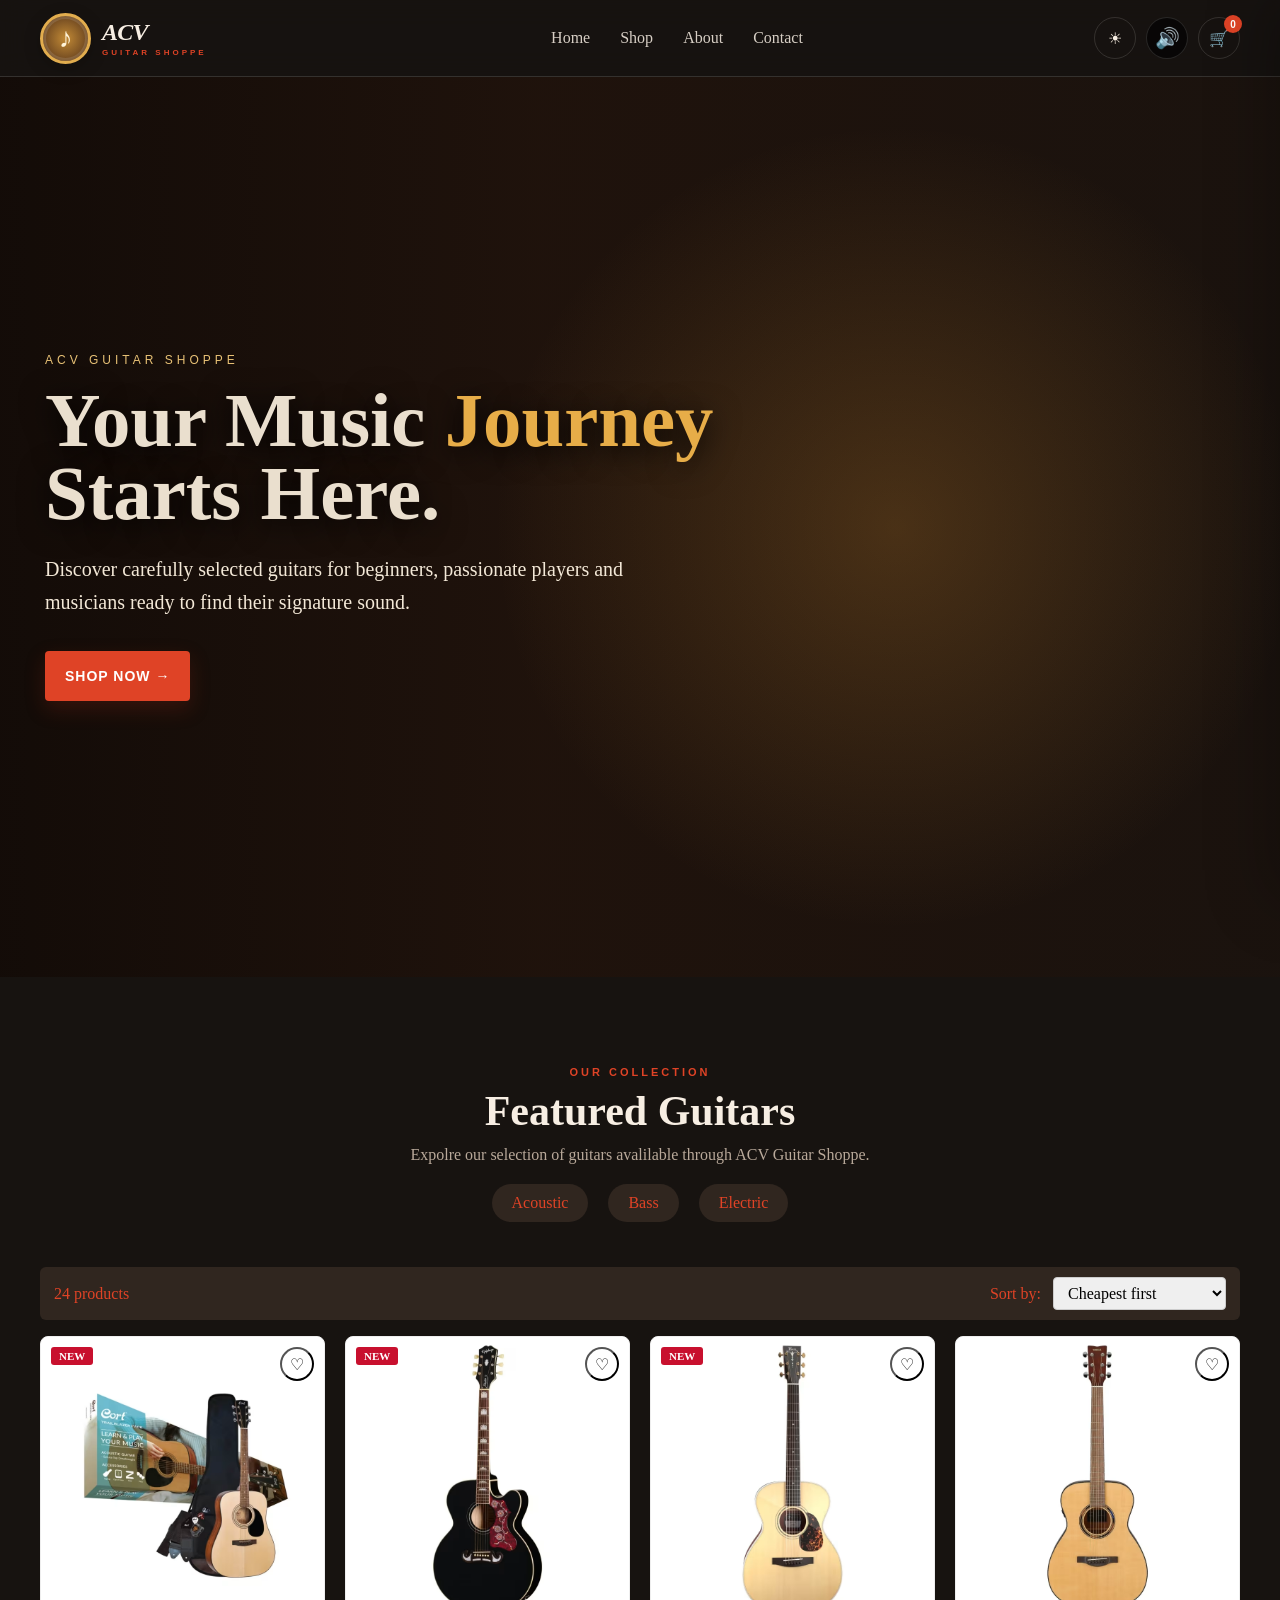
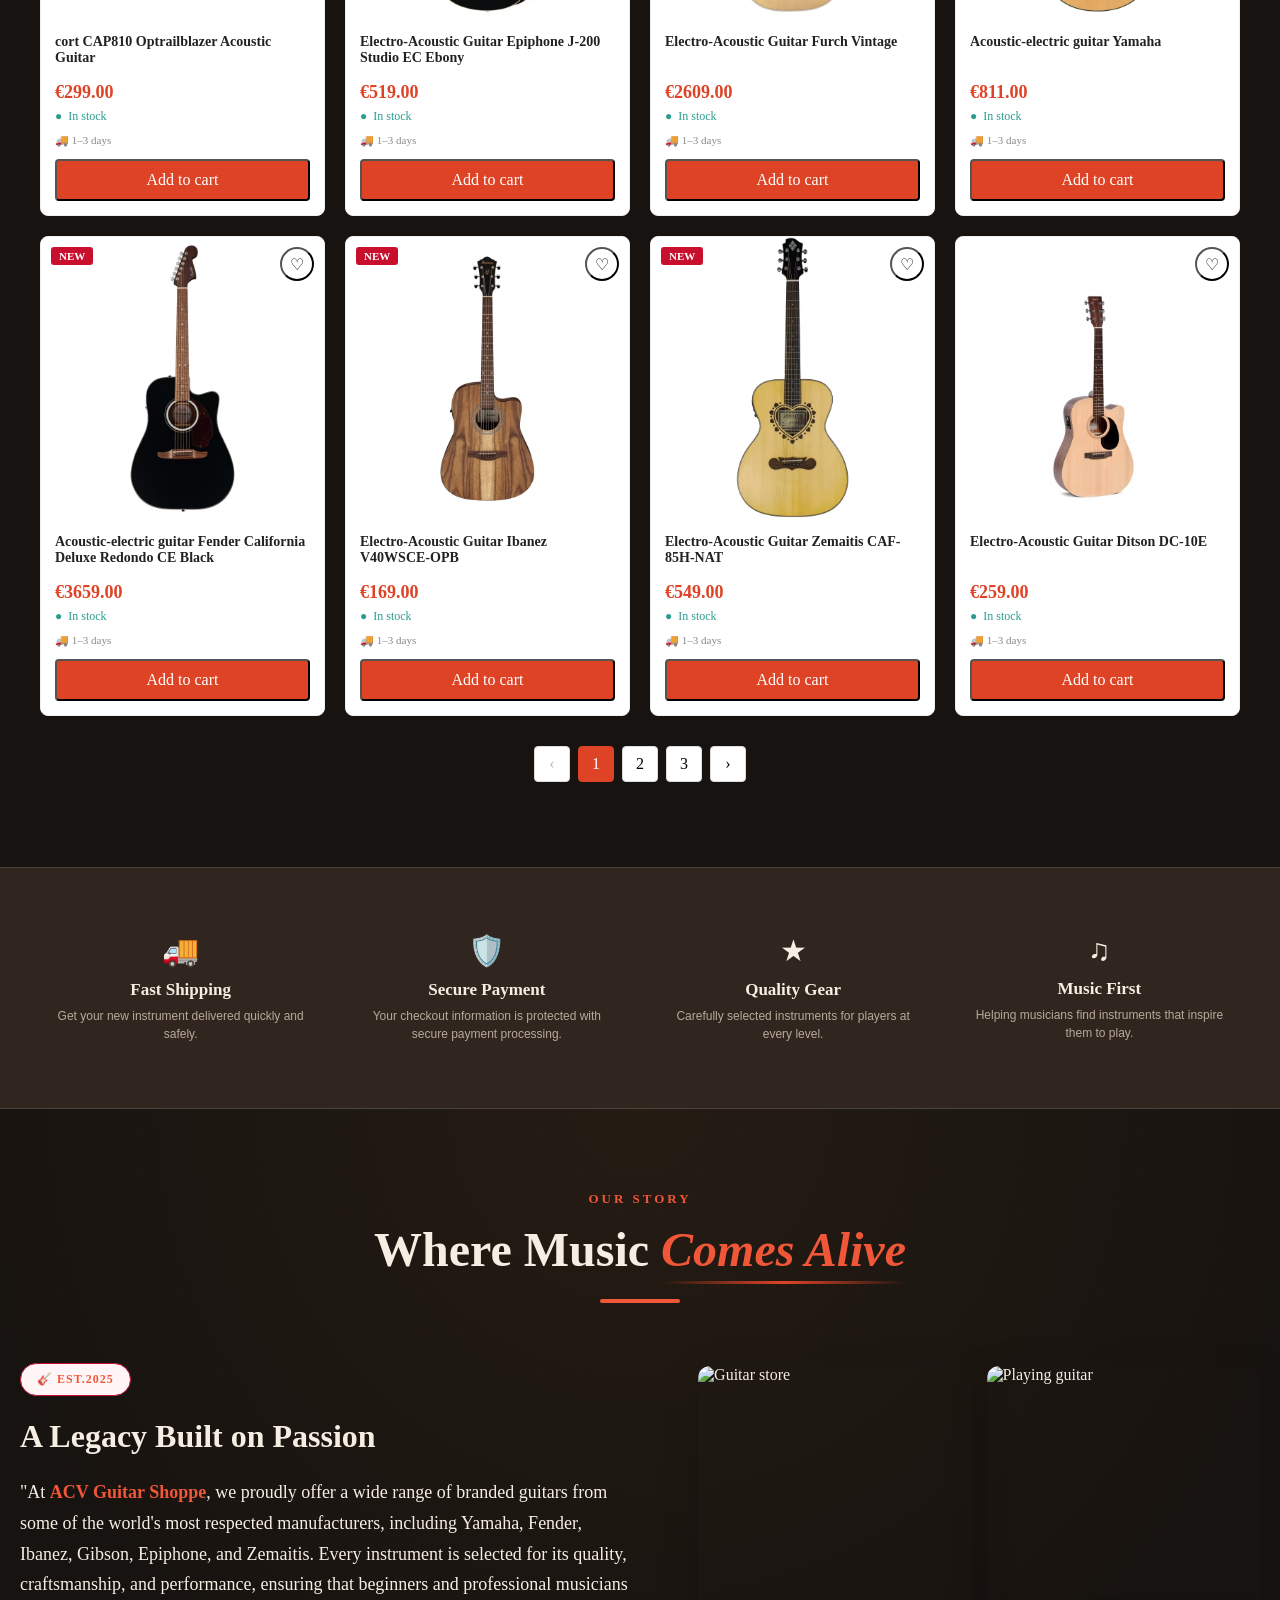
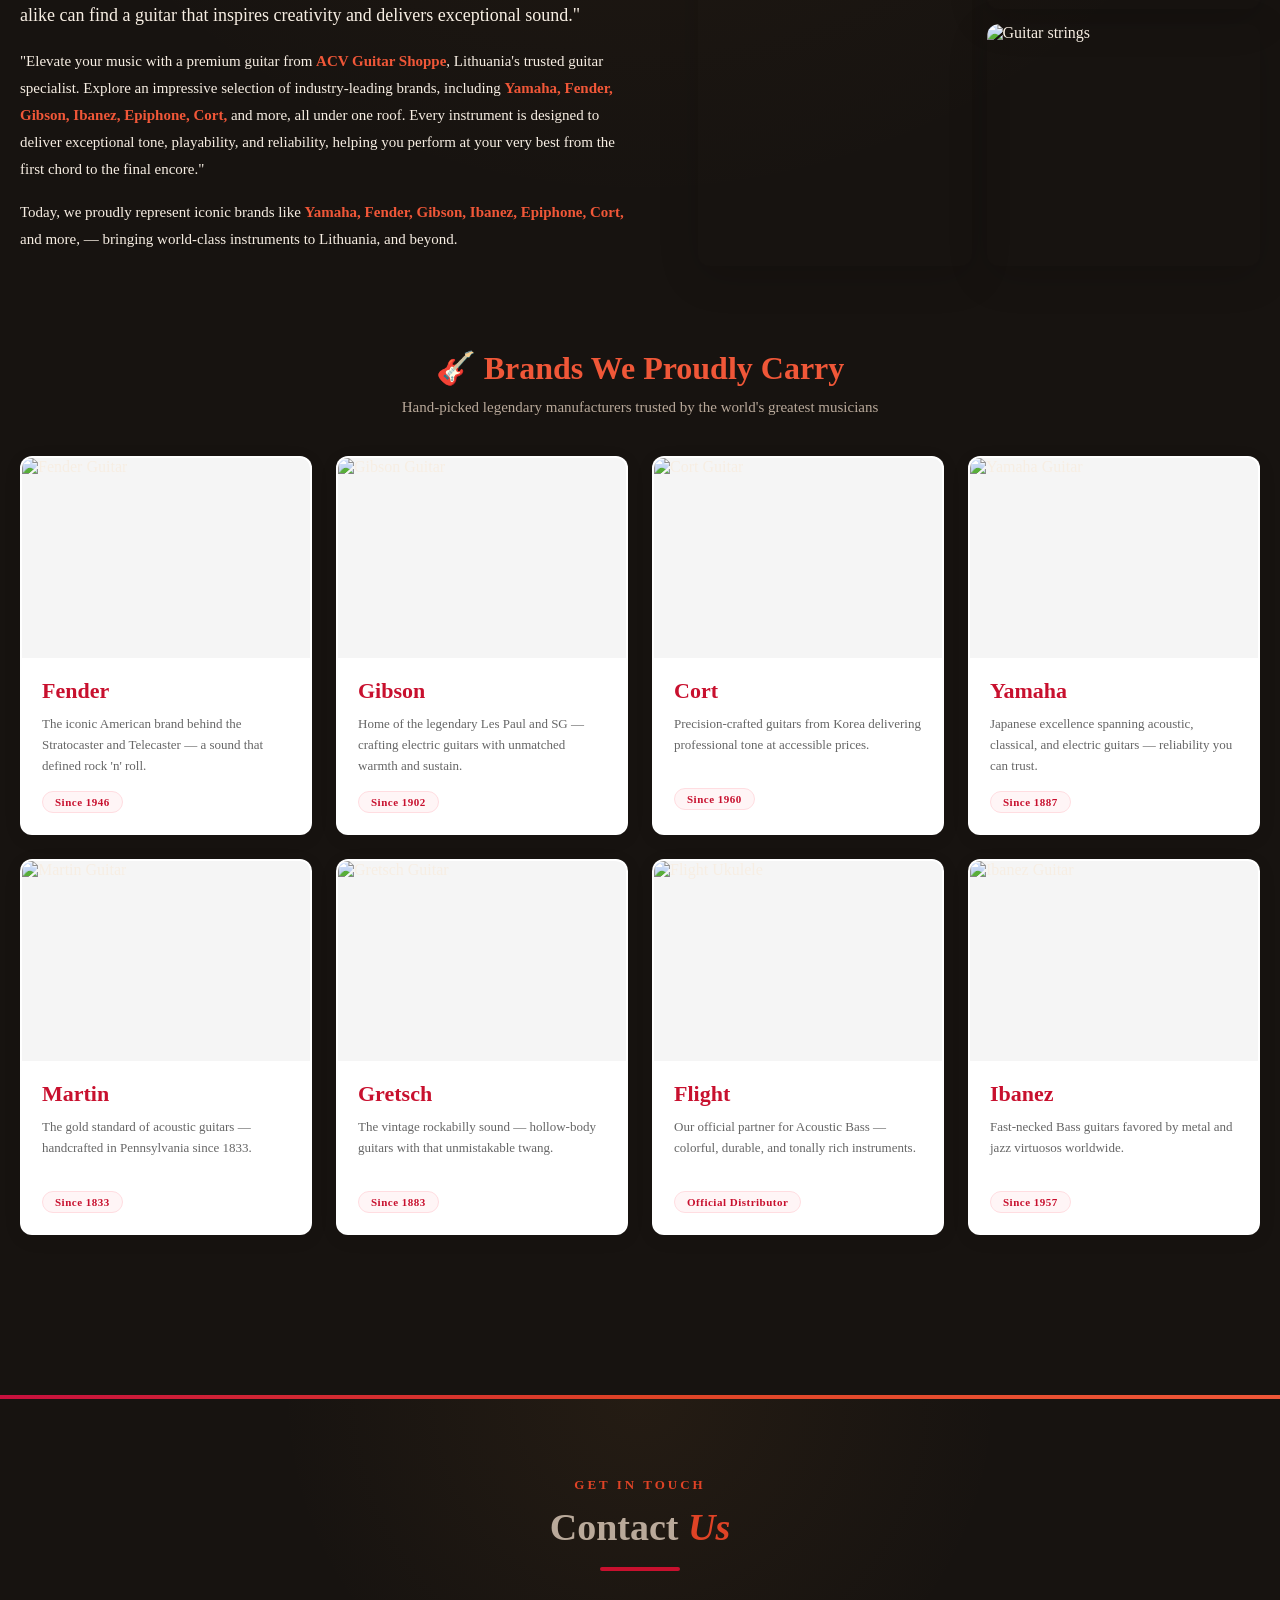
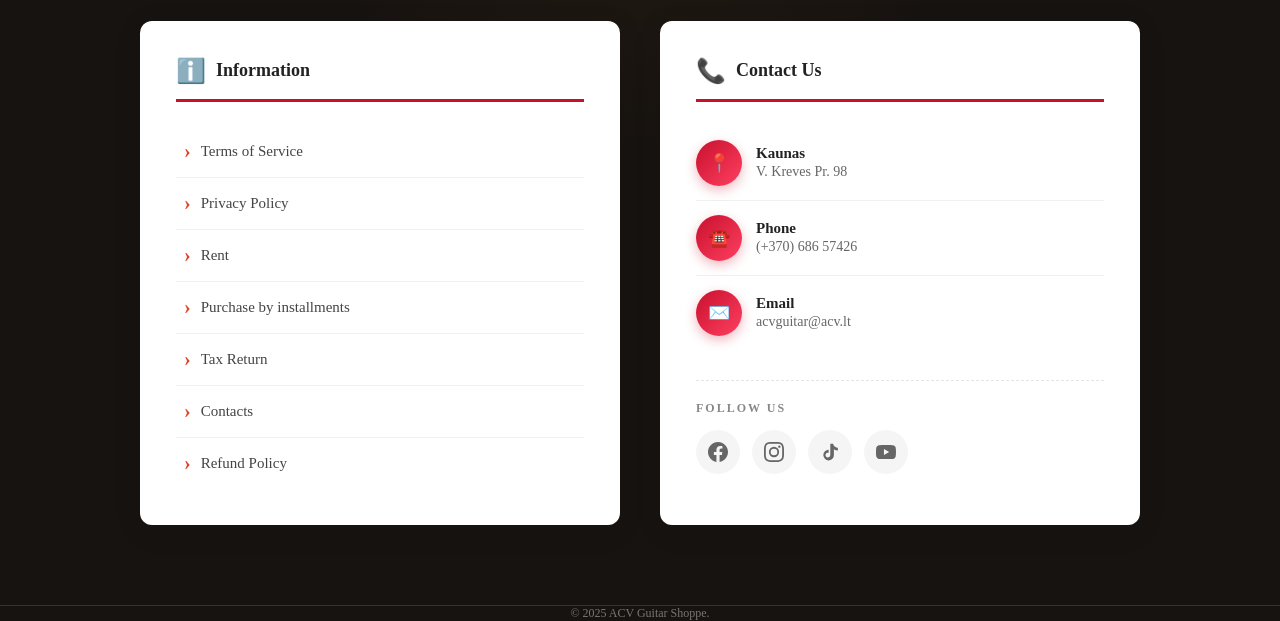
==== index.html @ 07e3f65c "Add files via upload" ====
<!doctype html>
<html lang="en">
  <head>
    <meta charset="UTF-8">
    <meta name="viewport" content="width=device-width, initial-scale=1.0">
    <meta name="description" content="Browse and shop our products.">
    <title>ACV Guitar Shoppe</title>
    <link rel="stylesheet" href="css/style.css" />
    <link rel="stylesheet" href="css/prodgridstyle.css" />
    <link rel="stylesheet" href="css/productstyle.css" />
  </head>
  <body>
    <header>
        <div class="header-inner">
          <button  class="mobile-menu" id="mobile-menu"> ☰ </button>

          <a href="#home" class="logo" >
            <div class="logo-mark"> ♪ </div>
            <div class="logo-text">
                <strong> ACV </strong>
                <span> GUITAR SHOPPE </span>
            </div>
          </a>
         
          <nav  class="desktopNav" id="desktopNav">
            <a href="#home">Home</a>
            <a href="#shop">Shop</a>
            <a href="#features">About</a>
            <a href="#contact">Contact</a>
          </nav>

         <div class="header-actions">
              <button class="icon-btn" id="icon-btn" title="Toggle dark/light mode">
                  <span id="themeIcon">☀</span>
             </button>
                 <!-- Optional: mute/unmute control -->
              <button class="icon-btn music-btn" id="musicToggle" title="Toggle music">
                    🔊
               </button>
             <button class="icon-btn cart-btn" id="openCart" title="Shopping Cart">
              🛒
            <span class="cart-count" id="cartCount">0</span></button>
         </div>
        </div>
    </header>
    <section class="hero" id="home">
       <div class="hero-inner">
          <div class="hero-copy">
            <div class="hero-kicker">
              ACV Guitar Shoppe
            </div>
            <h1>Your Music <span>Journey </span>Starts Here.</h1>
            <p>Discover carefully selected guitars for beginners,
               passionate players and musicians ready to find 
               their signature sound.</p>
            <a href="#shop" class="btn btn-primary">SHOP NOW →</a>
          </div>

           <!-- Hidden audio element -->
      <audio id="heroMusic" loop preload="auto">
            <source src="assets/sirdomz.mp3" type="audio/mpeg">
                  Your browser does not support audio.
      </audio>
 
     
       </div>
        
    </section>
   <main class="gridwrap">
    <section class="section" id="shop">
          <div class="section-heading">
            <small>Our Collection</small>
            <h2>Featured Guitars</h2>
            <p>Expolre our selection of guitars avalilable
              through ACV Guitar Shoppe.</p>
              <ul class="guitar-types">
                <li>Acoustic</li>
                <li>Bass</li>
                <li>Electric</li>
              </ul>
          </div>
           
          <div class="grid-toolbar">
             <span id="resultCount">0 products</span>
                <label>Sort by:
                  <select id="sortBy">
                    <!-- <option value="newest">Newest first</option> -->
                    <!-- <option value="stock" selected>In stock first</option> -->
                    <option value="priceAsc">Cheapest first</option>
                    <option value="priceDesc">Most expensive first</option>
                    <option value="nameAsc">Name, A–Z</option>
                    <option value="nameDesc">Name, Z–A</option>
                    <option value="categoryAsc">Category, A–Z</option>
                  </select>
              </label>
          </div>

          <div class="product-grid" id="productGrid"></div>

          <div class="pagination" id="pagination"></div>
     </section>

     <!-- ===== ABOUT SECTION ===== -->
   <section class="features" id="features">
    <div class="feature-grid">
        <div class="feature">
            <div class="feature-icon"> 🚚 </div>
            <h3>Fast Shipping</h3>
            <p>Get your new instrument delivered
                quickly and safely.</p>
        </div>
        <div class="feature">
            <div class="feature-icon">🛡️</div>
            <h3>Secure Payment</h3>
           <p>Your checkout information is protected
                with secure payment processing.</p>
        </div>
        <div class="feature">
            <div class="feature-icon">★</div>
            <h3>Quality Gear</h3>
            <p>Carefully selected instruments for
                players at every level.</p>
        </div>
        <div class="feature">
            <div class="feature-icon"> ♫ </div>
            <h3> Music First</h3>
            <p>Helping musicians find instruments
                that inspire them to play.</p>
        </div>
    </div>
</section>
<!-- ===== ABOUT SECTION ===== -->
<section class="about-section" id="about">
  <div class="container">

    <!-- Section Header -->
    <div class="about-header">
      <span class="about-eyebrow">Our Story</span>
      <h2 class="about-title">Where Music <span>Comes Alive</span></h2>
      <div class="about-divider"></div>
    </div>

    <!-- Main story grid -->
    <div class="about-grid">

      <!-- Left: Story -->
      <div class="about-story">
        <div class="story-badge">🎸 EST.2025</div>
        <h3>A Legacy Built on Passion</h3>
        <p class="story-lead">
         "At <strong> ACV Guitar Shoppe</strong>, we proudly offer a wide range of branded guitars from some of the world's most respected manufacturers,
          including Yamaha, Fender, Ibanez, Gibson, Epiphone, and Zemaitis. Every instrument is selected for its quality,
          craftsmanship, and performance, ensuring that beginners and professional musicians alike can find a guitar that
           inspires creativity and delivers exceptional sound."
        </p>
        <p>
          "Elevate your music with a premium guitar from <strong>ACV Guitar Shoppe</strong>, Lithuania's trusted guitar specialist. Explore an impressive 
          selection of industry-leading brands, including <strong> Yamaha, Fender, Gibson, Ibanez, Epiphone, Cort,</strong> and more, all under one roof.
           Every instrument is designed to deliver exceptional tone, playability, and reliability, helping you perform at your very
            best from the first chord to the final encore."
        </p>
        <p>
          Today, we proudly represent iconic brands like <strong> Yamaha, Fender, Gibson, Ibanez, Epiphone, Cort,</strong> and more,
           — bringing world-class instruments to Lithuania, and beyond.
        </p>
    </div>

      <!-- Right: Image collage -->
      <div class="about-collage">
        <div class="collage-item big">
          <img src="https://images.unsplash.com/photo-1519508234439-4f23643125c1?w=600" alt="Guitar store">
        </div>
        <div class="collage-item">
          <img src="https://images.unsplash.com/photo-1510915361894-db8b60106cb1?w=400" alt="Playing guitar">
        </div>
        <div class="collage-item">
          <img src="https://images.unsplash.com/photo-1558098329-a11cff621064?w=400" alt="Guitar strings">
        </div>
      </div>
    </div>

    <!-- ===== BRAND SHOWCASE ===== -->
    <div class="brand-showcase">
      <h3 class="brand-title">🎸 Brands We Proudly Carry</h3>
      <p class="brand-subtitle">Hand-picked legendary manufacturers trusted by the world's greatest musicians</p>

      <div class="brand-grid">

        <!-- Fender -->
        <div class="brand-card">
          <div class="brand-img">
            <img src="https://i.pinimg.com/1200x/80/59/ab/8059ab309942ec33e8bed203d662deb2.jpg" alt="Fender Guitar">
          </div>
          <div class="brand-info">
            <h4>Fender</h4>
            <p>The iconic American brand behind the Stratocaster and Telecaster — a sound that defined rock 'n' roll.</p>
            <span class="brand-tag">Since 1946</span>
          </div>
        </div>

        <!-- Gibson -->
        <div class="brand-card">
          <div class="brand-img">
            <img src="https://i.pinimg.com/736x/22/ef/bb/22efbb4dcc22dffddef93f77bea77e40.jpg" alt="Gibson Guitar">
          </div>
          <div class="brand-info">
            <h4>Gibson</h4>
            <p>Home of the legendary Les Paul and SG — crafting electric guitars with unmatched warmth and sustain.</p>
            <span class="brand-tag">Since 1902</span>
          </div>
        </div>

        <!-- Cort -->
        <div class="brand-card">
          <div class="brand-img">
            <img src="https://images.unsplash.com/photo-1525201548942-d8732f6617a0?w=500" alt="Cort Guitar">
          </div>
          <div class="brand-info">
            <h4>Cort</h4>
            <p>Precision-crafted guitars from Korea delivering professional tone at accessible prices.</p>
            <span class="brand-tag">Since 1960</span>
          </div>
        </div>

        <!-- Yamaha -->
        <div class="brand-card">
          <div class="brand-img">
            <img src="https://images.unsplash.com/photo-1588449668365-d15e397f6787?w=500" alt="Yamaha Guitar">
          </div>
          <div class="brand-info">
            <h4>Yamaha</h4>
            <p>Japanese excellence spanning acoustic, classical, and electric guitars — reliability you can trust.</p>
            <span class="brand-tag">Since 1887</span>
          </div>
        </div>

        <!-- Martin -->
        <div class="brand-card">
          <div class="brand-img">
            <img src="https://i.pinimg.com/736x/68/7d/55/687d55a810169c60295931a7e3025e6e.jpg" alt="Martin Guitar">
          </div>
          <div class="brand-info">
            <h4>Martin</h4>
            <p>The gold standard of acoustic guitars — handcrafted in Pennsylvania since 1833.</p>
            <span class="brand-tag">Since 1833</span>
          </div>
        </div>

        <!-- Gretsch -->
        <div class="brand-card">
          <div class="brand-img">
            <img src="https://i.pinimg.com/736x/6a/92/7c/6a927cf7e523fb74c1351dfda114e2f6.jpg" alt="Gretsch Guitar">
          </div>
          <div class="brand-info">
            <h4>Gretsch</h4>
            <p>The vintage rockabilly sound — hollow-body guitars with that unmistakable twang.</p>
            <span class="brand-tag">Since 1883</span>
          </div>
        </div>

        <!-- Flight bass -->
        <div class="brand-card">
          <div class="brand-img">
            <img src="https://i.pinimg.com/736x/0b/0e/53/0b0e5395326d28abe50cfd42e959f9ac.jpg" alt="Flight Ukulele">
          </div>
          <div class="brand-info">
            <h4>Flight</h4>
            <p>Our official partner for Acoustic Bass — colorful, durable, and tonally rich instruments.</p>
            <span class="brand-tag">Official Distributor</span>
          </div>
        </div>

        <!-- Ibanez -->
        <div class="brand-card">
          <div class="brand-img">
            <img src="https://i.pinimg.com/736x/12/fa/71/12fa71dec7cbac60628189436a0d5a6d.jpg" alt="Ibanez Guitar">
          </div>
          <div class="brand-info">
            <h4>Ibanez</h4>
            <p>Fast-necked Bass guitars favored by metal and jazz virtuosos worldwide.</p>
            <span class="brand-tag">Since 1957</span>
          </div>
        </div>
      </div>
    </div>
  </div>
</section>
<!-- ===== CONTACT SECTION ===== -->
<section class="contact-section" id="contact">
  <div class="container">

    <div class="contact-header">
      <span class="contact-eyebrow">Get In Touch</span>
      <h2 class="contact-title">Contact <span>Us</span></h2>
      <div class="contact-divider"></div>
    </div>

    <div class="contact-grid">

      <!-- ===== LEFT: Information links ===== -->
      <div class="contact-col">
        <h3 class="contact-col__title">
          <span class="icon">ℹ️</span> Information
        </h3>
        <ul class="info-list">
          <li><a href="#"><span class="arrow">›</span> Terms of Service</a></li>
          <li><a href="#"><span class="arrow">›</span> Privacy Policy</a></li>
          <li><a href="#"><span class="arrow">›</span> Rent</a></li>
          <li><a href="#"><span class="arrow">›</span> Purchase by installments</a></li>
          <li><a href="#"><span class="arrow">›</span> Tax Return</a></li>
          <li><a href="#"><span class="arrow">›</span> Contacts</a></li>
          <li><a href="#"><span class="arrow">›</span> Refund Policy</a></li>
        </ul>
      </div>

      <!-- ===== RIGHT: Contact details ===== -->
      <div class="contact-col">
        <h3 class="contact-col__title">
          <span class="icon">📞</span> Contact Us
        </h3>

        <div class="contact-info">

          <div class="info-item">
            <div class="info-icon">📍</div>
            <div class="info-text">
              <strong>Kaunas</strong>
              <span>V. Kreves Pr. 98</span>
            </div>
          </div>

          <div class="info-item">
            <div class="info-icon">☎️</div>
            <div class="info-text">
              <strong>Phone</strong>
              <a href="tel:+37068657426">(+370) 686 57426</a>
            </div>
          </div>

          <div class="info-item">
            <div class="info-icon">✉️</div>
            <div class="info-text">
              <strong>Email</strong>
              <a href="mailto:acvguitar@acv.lt">acvguitar@acv.lt</a>
            </div>
          </div>

        </div>

        <!-- Social icons -->
        <div class="social-wrap">
          <p class="social-label">Follow Us</p>
          <div class="social-icons">
            <a href="https://facebook.com" target="_blank" rel="noopener" class="social-btn facebook" title="Facebook">
              <svg viewBox="0 0 24 24" fill="currentColor">
                <path d="M24 12.073c0-6.627-5.373-12-12-12s-12 5.373-12 12c0 5.99 4.388 10.954 10.125 11.854v-8.385H7.078v-3.47h3.047V9.43c0-3.007 1.792-4.669 4.533-4.669 1.312 0 2.686.235 2.686.235v2.953H15.83c-1.491 0-1.956.925-1.956 1.874v2.25h3.328l-.532 3.47h-2.796v8.385C19.612 23.027 24 18.062 24 12.073z"/>
              </svg>
            </a>
            <a href="https://instagram.com" target="_blank" rel="noopener" class="social-btn instagram" title="Instagram">
              <svg viewBox="0 0 24 24" fill="currentColor">
                <path d="M12 2.163c3.204 0 3.584.012 4.85.07 3.252.148 4.771 1.691 4.919 4.919.058 1.265.069 1.645.069 4.849 0 3.205-.012 3.584-.069 4.849-.149 3.225-1.664 4.771-4.919 4.919-1.266.058-1.644.07-4.85.07-3.204 0-3.584-.012-4.849-.07-3.26-.149-4.771-1.699-4.919-4.92-.058-1.265-.07-1.644-.07-4.849 0-3.204.013-3.583.07-4.849.149-3.227 1.664-4.771 4.919-4.919 1.266-.057 1.645-.069 4.849-.069zM12 0C8.741 0 8.333.014 7.053.072 2.695.272.273 2.69.073 7.052.014 8.333 0 8.741 0 12c0 3.259.014 3.668.072 4.948.2 4.358 2.618 6.78 6.98 6.98C8.333 23.986 8.741 24 12 24c3.259 0 3.668-.014 4.948-.072 4.354-.2 6.782-2.618 6.979-6.98.059-1.28.073-1.689.073-4.948 0-3.259-.014-3.667-.072-4.947-.196-4.354-2.617-6.78-6.979-6.98C15.668.014 15.259 0 12 0zm0 5.838a6.162 6.162 0 100 12.324 6.162 6.162 0 000-12.324zM12 16a4 4 0 110-8 4 4 0 010 8zm6.406-11.845a1.44 1.44 0 100 2.881 1.44 1.44 0 000-2.881z"/>
              </svg>
            </a>
            <a href="https://tiktok.com" target="_blank" rel="noopener" class="social-btn tiktok" title="TikTok">
              <svg viewBox="0 0 24 24" fill="currentColor">
                <path d="M19.59 6.69a4.83 4.83 0 01-3.77-4.25V2h-3.45v13.67a2.89 2.89 0 01-5.2 1.74 2.89 2.89 0 012.31-4.64 2.93 2.93 0 01.88.13V9.4a6.84 6.84 0 00-1-.05A6.33 6.33 0 005.8 20.1a6.34 6.34 0 0010.86-4.43v-7a8.16 8.16 0 004.77 1.52v-3.4a4.85 4.85 0 01-1.84-.1z"/>
              </svg>
            </a>
            <a href="https://youtube.com" target="_blank" rel="noopener" class="social-btn youtube" title="YouTube">
              <svg viewBox="0 0 24 24" fill="currentColor">
                <path d="M23.498 6.186a3.016 3.016 0 00-2.122-2.136C19.505 3.545 12 3.545 12 3.545s-7.505 0-9.377.505A3.017 3.017 0 00.502 6.186C0 8.07 0 12 0 12s0 3.93.502 5.814a3.016 3.016 0 002.122 2.136c1.871.505 9.376.505 9.376.505s7.505 0 9.377-.505a3.015 3.015 0 002.122-2.136C24 15.93 24 12 24 12s0-3.93-.502-5.814zM9.545 15.568V8.432L15.818 12l-6.273 3.568z"/>
              </svg>
            </a>
          </div>
        </div>
      </div>

    </div>
  </div>
</section>

</main>
    <footer>
          <div class="footer__bottom container">© 2025 ACV Guitar Shoppe.</div>
    </footer>
        
<!-- ===== CART DRAWER ===== -->
<div class="cart-drawer" id="cartDrawer">
  <div class="cart-drawer__head">
    <h3>Shopping Cart</h3>
    <button id="closeCart" class="icon-btn">✕</button>
  </div>

  <div class="cart-drawer__body" id="cartBody"></div>

  <div class="cart-drawer__foot">

    <!-- ===== CURRENCY TOGGLE ===== -->
    <div class="cart-currency">
      <span class="cart-label">Currency:</span>
      <label class="switch">
        <input type="checkbox" id="phpToggle">
        <span class="slider">
          <span class="slider-text eur">EUR €</span>
          <span class="slider-text php">PHP ₱</span>
        </span>
      </label>
    </div>

    <!-- ===== INSTALLMENT SECTION ===== -->
    <div class="cart-installment">
      <label class="install-check">
        <input type="checkbox" id="installToggle">
        <span>💳 Pay in installments</span>
      </label>

      <div class="install-controls" id="installControls" style="display:none;">
        <div class="install-row">
          <label for="installYears">Pay over:</label>
          <select id="installYears">
            <option value="1">1 Year (12 months)</option>
            <option value="2">2 Years (24 months)</option>
            <option value="3">3 Years (36 months)</option>
          </select>
        </div>

        <button class="btn-compute" id="computeBtn">
          🧮 Compute Monthly Payment
        </button>

        <div class="install-breakdown" id="installBreakdown" style="display:none;">
          <div class="bd-row">
            <span>Interest Rate:</span>
            <strong>3% per year</strong>
          </div>
          <div class="bd-row">
            <span>Total Interest:</span>
            <strong id="bdInterest">—</strong>
          </div>
          <div class="bd-row">
            <span>Total Payment:</span>
            <strong id="bdTotalPay">—</strong>
          </div>
          <div class="bd-row">
            <span>Yearly Payment:</span>
            <strong id="bdYearly">—</strong>
          </div>
          <div class="bd-row highlight">
            <span>Monthly Payment:</span>
            <strong id="bdMonthly">—</strong>
          </div>
        </div>
      </div>
    </div>

    <!-- ===== TOTAL ===== -->
    <div class="cart-total">
      <span id="totalLabel">Total:</span>
      <strong id="cartTotal">€0.00</strong>
    </div>

    <!-- ===== CHECKOUT ===== -->
    <button class="btn btn-primary" onclick="Cart.goToCheckout()">
      Checkout <span id="checkoutAmount"></span>
    </button>
  </div>
</div>
<div class="overlay" id="overlay"></div>

      <script src="Script/script.js"></script>
      <script src="Script/data.js"></script>
      <script src="Script/listing.js"></script>
      <script src="Script/cart.js"></script>
      <script src="Script/hero-music.js"></script> 
  </body>
  </body>
</html>
---- css/style.css ----
:root{
     --bg: #171310;
    --surface: #211b17;
    --surface-2: #30261f;
    --text: #f7eee3;
    --muted: #b9a99a;
    --primary: #df4326;
    --primary-hover: #f05738;
    --gold: #e2ad4e;
    --border: rgba(255, 255, 255, .13);
    --shadow:
        0 20px 50px rgba(0, 0, 0, .45);
    --header-bg: rgba(23, 19, 16, .94); 
}

/* =========================================================
   LIGHT MODE
========================================================= */

body.light {

    --bg: #f5efe5;
    --surface: #fffaf2;
    --surface-2: #eadfce;
    --text: #211a15;
    --muted: #766a5e;
    --primary: #b62d18;
    --primary-hover: #8f2112;
    --gold: #d9a441;
    --border: rgba(70, 45, 25, .18);
    --shadow:
        0 15px 40px rgba(40, 25, 10, .12);
    --header-bg: rgba(255, 250, 242, .92);
}

* {
    margin: 0;
    padding: 0;
    box-sizing: border-box;
}

html {
    scroll-behavior: smooth;
}

body {
    font-family:  Georgia, "Times New Roman",  serif;
    background: radial-gradient(circle at top, rgba(196, 133, 61, .08), transparent 35% ),var(--bg);
    color: var(--text);
    transition: background .3s ease, color .3s ease;
     min-height: 100vh;
}

button,
input,
select {
    font: inherit;
}

button {
    cursor: pointer;
}

a {
    color: inherit;
    text-decoration: none;
}

/* =========================================================
   HEADER
========================================================= */

header {
    position:sticky;
    top: 0;
    z-index: 1000;
    background: var(--header-bg);
    backdrop-filter: blur(14px);
    border-bottom:   1px solid var(--border);
    transition: .3s;
}

.header-inner {
    max-width: 1250px;
    margin: auto;
    min-height: 76px;
    padding: 10px 25px;
    display: flex;
    align-items: center;
   justify-content: space-between;
    gap: 25px;
}


/* =========================================================
   LOGO
========================================================= */

.logo {
    display: flex;
    align-items: center;
    gap: 11px;
    min-width: 220px;
}

.logo-mark {
    width: 51px;
    height: 51px;
    border-radius: 50%;
    border: 3px solid var(--gold);
    display: flex;
    align-items: center;
    justify-content: center;
    background:
        radial-gradient(
            circle,
            #c28a36,
            #4c2c17
        );
    color: #fff4d9;
    font-size: 28px;
    box-shadow:
        inset 0 0 0 3px rgba(255,255,255,.12),
        0 5px 18px rgba(0,0,0,.2);
}

.logo-text strong {

    display: block;
    font-size: 24px;
    line-height: 1;
    font-style: italic;
    letter-spacing: -.8px;
    /* color: #fff4d9; */
    
}

.logo-text span {

    display: block;
    margin-top: 4px;
    color: var(--primary);
    font-family: Arial, sans-serif;
    font-size: 8px;
    font-weight: 900;
    letter-spacing: 3px;
}

.mobile-menu {
  display: none;
}

.mobile-menu:hover ,.logo:hover{
      /* color:#ffcc00; */
      color: #c28a36;
 }

.desktopNav{
  display: flex;
  gap: 30px;
  list-style: none;
}

.desktopNav a {
  /* color: #fff4d9; */
  text-decoration: none;
  font-size: 16px;
  position: relative;
  padding: 8px 0;
  opacity: .86;
 transition: .2s;
}

.desktopNav a::after{
    content: "";
    position: absolute;
    bottom: 0;
    left: 0;
    width: 0;
    height: 2px;
    background: var(--primary);
    transition: .2s;
}


.desktopNav a:hover {
  /* color:  #c28a36; */
   opacity: 1;
   color: var(--primary);
}

.desktopNav a:hover::after{
    width: 100%;
}

/* =========================================================
   HEADER ACTIONS
========================================================= */

.header-actions {
    display: flex;
    align-items: center;
    gap: 10px;
}

.icon-btn {
    width: 42px;
    height: 42px;
    border: 1px solid var(--border);
    border-radius: 50%;
    background: transparent;
    color: var(--text);
    transition: .2s;
}

.icon-btn:hover {
    background: var(--surface-2);
    transform: translateY(-2px);
}

.cart-btn{position:relative;}
/* .cart-count{position:absolute;top:4px;right:2px;background:#c8102e;color:#fff;font-size:10px;min-width:18px;height:18px;border-radius:50%;display:flex;align-items:center;justify-content:center;font-weight:700;} */


/* .cart-btn {
    position: relative;
}*/

.cart-count {
    position: absolute;
    top: -3px;
    right: -3px;
    width: 18px;
    height: 18px;
    border-radius: 50%;
    background: var(--primary);
    color: white;
    display: flex;
    align-items: center;
    justify-content: center;
    font-family: Arial, sans-serif;
    font-size: 10px;
    font-weight: bold;
} 

/* =========================================================
   MOBILE MENU
========================================================= */

.mobile-menu {

    display: none;
}

/* =========================================================
   HERO
========================================================= */

.hero {
    position: relative;
    min-height: 900px;
    overflow: hidden;
    display: flex;
    align-items: center;
    background:
        linear-gradient(
            90deg,
            rgba(19, 11, 7, .92) 0%,
            rgba(34, 18, 10, .72) 42%,
            rgba(34, 18, 10, .32) 100%
        ), url("https://images.unsplash.com/photo-1511379938547-c1f69419868d?auto=format&fit=crop&w=2000&q=85")
        center/cover;
}

.hero::after{
    content:"";
    position:absolute;
    inset: 0;
    background: radial-gradient(circle at 70% 50%,
            rgba(207, 139, 50, .25),
            transparent 40%); 
    pointer-events: none;
}
.hero-inner{
    position:relative;
    z-index: 2;
    max-width: 1250px;
    width: 100%;
    margin: auto;
    padding: 80px 25px;
    color: #eadfce;
}
.hero-copy{
    max-width: 720px;
    margin-left:5px;
    margin-right: 3%;
    
}
.hero-kicker{
    font-family: Arial, sans-serif;
    text-transform: uppercase;
    letter-spacing: 4px;
    font-size: 12px;
    color:#e9c276;
    margin-bottom: 18px;
}
.hero h1{
    font-size: clamp(44px,6vw,78px);
    line-height: .95;
    font-weight: 700;
    margin-bottom: 22px;
    text-shadow: 0 5px 30px rgba(0,0,0,4);
}
.hero h1 span{
    color: #e7ad48;
}

.hero p{
    font-size: 20px;
    line-height: 1.65;
    color:#f3e8d7;
    max-width: 610px;
    margin-bottom: 32px;
}

.music-btn {
  /* position: absolute; */
  /* bottom: 20px; */
  /* right: 150px;
  width: 50px;
  height: 50px; */
  border-radius: 50%;
  background: rgba(0, 0, 0, 0.6);
  color: #fff;
  font-size: 20px;
  cursor: pointer;
  /* border: 2px solid #fff; */
  display: flex;
  align-items: center;
  justify-content: center;
  z-index: 10;
  transition: all 0.3s;
}

.music-btn:hover {
  background: #c8102e;
  transform: scale(1.1);
}

.music-btn.muted {
  opacity: 0.6;
}

/* =========================================================
   BUTTONS
========================================================= */
.btn{
    display: inline-flex;
    align-items: center;
    justify-content: center;
    gap:8px;
    border: none;
    padding: 14px 26px;
    min-height: 50px;
    border-radius: 5px;
    font-family: Arial,sans-serif;
    font-weight: 800;
    font-size: 13px;
    letter-spacing: 1px;
    transition: .2s;
}

.btn-primary{
    color:#fff4d9;
    background: linear-gradient(180deg,#d84229,#a92715);
    box-shadow: 0 8px 20px rgba(153,40,20,.25);
}

.btn-primary:hover{
    background: linear-gradient(180deg,#ed5735,#b52b16);
    transform: translateY(-2px);
}

.btn-outline{
    border: 1px solid var(--border);
    background: transparent;
    color: var(--text);
}

/* =========================================================
   SECTION
========================================================= */

.section {
    max-width: 1250px;
    margin: auto;
    padding: 85px 25px;
}

.section-heading {
    text-align: center;
    margin-bottom: 45px;
}

.section-heading small {
    font-family: Arial, sans-serif;
    text-transform: uppercase;
    letter-spacing: 3px;
    color: var(--primary);
    font-size: 11px;
    font-weight: 800;
}

.section-heading h2 {
    margin-top: 8px;
    font-size: 42px;
    line-height: 1.1;
}

.section-heading p {
    margin: 12px auto 0;
    max-width: 650px;
    color: var(--muted);
    font-size: 16px;
}

.guitar-types {
  list-style: none;
  display: flex;
  justify-content: center;
  gap: 20px;
  padding: 0;
  margin: 20px 0;
}

.guitar-types li {
  padding: 10px 20px;
  background: var(--surface-2);
  border-radius: 20px;
  cursor: pointer;
  font-weight: 500;
  transition: all 0.2s;
  color: var(--primary);
}

.guitar-types li:hover {
  /* background:var(--primary);
  color: #fff; */
  /* transform: translateY(-2px); */
}

/* =========================================================
   ABOUT
========================================================= */

.features {
    background: var(--surface-2);
    border-top:1px solid var(--border);
    border-bottom:1px solid var(--border);
}

.feature-grid {
    max-width: 1250px;
    margin: auto;
    padding: 50px 25px;
    display: grid;
    grid-template-columns:repeat(4, 1fr);
    gap: 25px;
}

.feature {
    text-align: center;
    padding: 15px;
}

.feature-icon {
    font-size: 30px;
    margin-bottom: 12px;
}

.feature h3 {
    font-size: 17px;
    margin-bottom: 7px;
}

.feature p {
    color: var(--muted);
    font-family: Arial, sans-serif;
    font-size: 12px;
    line-height: 1.5;
}


/* ============================================
   ABOUT SECTION
   ============================================ */
.about-section {
  padding: 80px 0;
  /* background: linear-gradient(180deg, #fafafa 0%, #ffffff 100%); */
  background: radial-gradient(circle at top, rgba(196, 133, 61, .08), transparent 35% ),var(--bg);
  position: relative;
  overflow: hidden;
}

.about-section::before {
  content: '';
  position: absolute;
  top: 0;
  left: 0;
  width: 100%;
  height: 300px;
  background: url('data:image/svg+xml;utf8,<svg xmlns="http://www.w3.org/2000/svg" width="40" height="40" viewBox="0 0 40 40"><circle cx="20" cy="20" r="1" fill="%23c8102e" opacity="0.1"/></svg>');
  z-index: 0;
}

.about-section .container {
  position: relative;
  z-index: 1;
}

/* ---- Header ---- */
.about-header {
  text-align: center;
  margin-bottom: 60px;
}

.about-eyebrow {
  display: inline-block;
  /* color: #c8102e; */
  color: var(--primary-hover);
  font-size: 13px;
  font-weight: 700;
  text-transform: uppercase;
  letter-spacing: 3px;
  margin-bottom: 14px;
}

.about-title {
  font-size: 48px;
  font-weight: 800;
  /* color: #222; */
  color:var(--text);
  margin-bottom: 20px;
  line-height: 1.2;
}

.about-title span {
  /* color: #c8102e; */
  color:var(--primary-hover);
  font-style: italic;
  position: relative;
  display: inline-block;
}

.about-title span::after {
  content: '';
  position: absolute;
  bottom: -5px;
  left: 0;
  width: 100%;
  height: 3px;
  /* background: linear-gradient(90deg, transparent, #c8102e, transparent); */
  background: linear-gradient(90deg, transparent, var(--primary), transparent);
}

.about-divider {
  width: 80px;
  height: 4px;
  background: var(--primary-hover);
  margin: 0 auto;
  border-radius: 2px;
}

/* ---- Story grid ---- */
.about-grid {
  display: grid;
  grid-template-columns: 1.1fr 1fr;
  gap: 60px;
  align-items: center;
  margin-bottom: 80px;
}

.about-story .story-badge {
  display: inline-block;
  background: #fff5f6;
  color: var(--primary-hover);
  font-weight: 700;
  padding: 8px 16px;
  border-radius: 20px;
  font-size: 12px;
  letter-spacing: 1px;
  margin-bottom: 20px;
  border: 1px solid #c8102e;
}

.about-story h3 {
  font-size: 32px;
  color: var(--text);
  margin-bottom: 20px;
  line-height: 1.3;
}

.about-story .story-lead {
  font-size: 18px;
  color: var(--text);
  line-height: 1.7;
  margin-bottom: 18px;
  font-weight: 500;
}

.about-story p {
  color: var(--text);
  line-height: 1.8;
  margin-bottom: 16px;
  font-size: 15px;
}

.about-story strong {
  color:var(--primary-hover);
  font-weight: 700;
}

.story-signature {
  display: flex;
  align-items: center;
  gap: 14px;
  margin-top: 30px;
  padding-top: 24px;
  border-top: 1px dashed #ddd;
}



/* ---- Collage ---- */
.about-collage {
  display: grid;
  grid-template-columns: 1fr 1fr;
  grid-template-rows: 1fr 1fr;
  gap: 15px;
  height: 500px;
}

.collage-item {
  border-radius: 12px;
  overflow: hidden;
  position: relative;
  box-shadow: 0 10px 40px rgba(0, 0, 0, 0.15);
  transition: transform 0.4s;
}

.collage-item:hover {
  transform: translateY(-5px);
}

.collage-item.big {
  grid-row: span 2;
}

.collage-item img {
  width: 100%;
  height: 100%;
  object-fit: cover;
  transition: transform 0.6s;
}

.collage-item:hover img {
  transform: scale(1.1);
}

/* ---- Brand showcase ---- */
.brand-showcase {
  margin-bottom: 80px;
}

.brand-title {
  text-align: center;
  font-size: 32px;
  margin-bottom: 12px;
  color: var(--primary-hover);
}

.brand-subtitle {
  text-align: center;
  color: var(--muted);
  font-size: 15px;
  margin-bottom: 40px;
  max-width: 600px;
  margin-left: auto;
  margin-right: auto;
}

.brand-grid {
  display: grid;
  grid-template-columns: repeat(4, 1fr);
  gap: 24px;
}

.brand-card {
  background: #fff;
  border-radius: 12px;
  overflow: hidden;
  box-shadow: 0 4px 20px rgba(0, 0, 0, 0.06);
  transition: all 0.4s;
  cursor: pointer;
  border: 2px solid transparent;
}

.brand-card:hover {
  transform: translateY(-8px);
  box-shadow: 0 15px 50px rgba(200, 16, 46, 0.2);
  border-color: var(--primary-hover);
}

.brand-img {
  height: 200px;
  overflow: hidden;
  background: #f5f5f5;
}

.brand-img img {
  width: 100%;
  height: 100%;
  object-fit: cover;
  transition: transform 0.5s;
}

.brand-card:hover .brand-img img {
  transform: scale(1.1);
}

.brand-info {
  padding: 20px;
}

.brand-info h4 {
  font-size: 22px;
  color: #c8102e;
  margin-bottom: 10px;
  font-weight: 800;
}

.brand-info p {
  color: #666;
  font-size: 13px;
  line-height: 1.6;
  margin-bottom: 14px;
  min-height: 60px;
}

.brand-tag {
  display: inline-block;
  background: #fff5f6;
  color: #c8102e;
  padding: 4px 12px;
  border-radius: 12px;
  font-size: 11px;
  font-weight: 700;
  letter-spacing: 0.5px;
  border: 1px solid #ffdde1;
}



/* ============================================
   CONTACT SECTION
   ============================================ */
.contact-section {
  padding: 80px 0;
  /* background: linear-gradient(135deg, #f8f8f8 0%, #ffffff 100%); */
  background: radial-gradient(circle at top, rgba(196, 133, 61, .08), transparent 35% ),var(--bg);
  position: relative;
}

.contact-section::before {
  content: '';
  position: absolute;
  top: 0;
  left: 0;
  right: 0;
  height: 4px;
  background: linear-gradient(90deg, #c8103e, #df4326, #f05738); 
   
}

/* ---- Header ---- */
.contact-header {
  text-align: center;
  margin-bottom: 50px;
}

.contact-eyebrow {
  display: inline-block;
  color: var(--primary);
  font-size: 13px;
  font-weight: 700;
  text-transform: uppercase;
  letter-spacing: 3px;
  margin-bottom: 12px;
}

.contact-title {
  font-size: 38px;
  font-weight: 600;
  color: var(--muted);
  margin-bottom: 18px;
}

.contact-title span {
  color: var(--primary);
  font-style: italic;
}

.contact-divider {
  width: 80px;
  height: 4px;
  background: #c8102e;
  margin: 0 auto;
  border-radius: 2px;
}

/* ---- Grid layout ---- */
.contact-grid {
  display: grid;
  grid-template-columns: 1fr 1fr;
  gap: 40px;
  max-width: 1000px;
  margin: 0 auto;
}

.contact-col {
  background: #fff;
  padding: 36px;
  border-radius: 12px;
  box-shadow: 0 6px 30px rgba(0, 0, 0, 0.08);
  transition: transform 0.3s, box-shadow 0.3s;
}

.contact-col:hover {
  transform: translateY(-4px);
  box-shadow: 0 10px 40px rgba(200, 16, 46, 0.15);
}

.contact-col__title {
  font-size: 18px;
  color: #222;
  margin-bottom: 24px;
  padding-bottom: 14px;
  border-bottom: 3px solid #c8102e;
  display: flex;
  align-items: center;
  gap: 10px;
}

.contact-col__title .icon {
  font-size: 24px;
}

/* ---- LEFT: Information list ---- */
.info-list {
  list-style: none;
  padding: 0;
  margin: 0;
}

.info-list li {
  border-bottom: 1px solid #f0f0f0;
}

.info-list li:last-child {
  border-bottom: none;
}

.info-list a {
  display: flex;
  align-items: center;
  gap: 10px;
  padding: 14px 8px;
  color: #444;
  text-decoration: none;
  font-weight: 500;
  font-size: 15px;
  transition: all 0.2s;
}

.info-list a .arrow {
  color: var(--primary);
  font-size: 20px;
  font-weight: 700;
  transition: transform 0.2s;
}

.info-list a:hover {
  color: var(--primary-hover);
  padding-left: 16px;
  background: linear-gradient(90deg, #fff5f6 0%, transparent 100%);
}

.info-list a:hover .arrow {
  transform: translateX(4px);
}

/* ---- RIGHT: Contact info ---- */
.contact-info {
  margin-bottom: 30px;
}

.info-item {
  display: flex;
  align-items: center;
  gap: 14px;
  padding: 14px 0;
  border-bottom: 1px solid #f0f0f0;
}

.info-item:last-child {
  border-bottom: none;
}

.info-icon {
  width: 46px;
  height: 46px;
  background: linear-gradient(135deg, #c8102e, #ff4060);
  color: #fff;
  border-radius: 50%;
  display: flex;
  align-items: center;
  justify-content: center;
  font-size: 18px;
  flex-shrink: 0;
  box-shadow: 0 4px 12px rgba(200, 16, 46, 0.3);
}

.info-text {
  display: flex;
  flex-direction: column;
  gap: 2px;
}

.info-text strong {
  color: #222;
  font-size: 15px;
}

.info-text span,
.info-text a {
  color: #666;
  font-size: 14px;
  text-decoration: none;
  transition: color 0.2s;
}

.info-text a:hover {
  color: var(--primary-hover);
}

/* ---- Social icons ---- */
.social-wrap {
  margin-top: 24px;
  padding-top: 20px;
  border-top: 1px dashed #e5e5e5;
}

.social-label {
  color: #888;
  font-size: 12px;
  text-transform: uppercase;
  letter-spacing: 2px;
  margin-bottom: 14px;
  font-weight: 600;
}

.social-icons {
  display: flex;
  gap: 12px;
}

.social-btn {
  width: 44px;
  height: 44px;
  border-radius: 50%;
  display: flex;
  align-items: center;
  justify-content: center;
  background: #f5f5f5;
  color: #666;
  transition: all 0.3s;
  text-decoration: none;
  position: relative;
  overflow: hidden;
}

.social-btn svg {
  width: 20px;
  height: 20px;
  z-index: 1;
  transition: transform 0.3s;
}

.social-btn::before {
  content: '';
  position: absolute;
  inset: 0;
  background: #c8102e;
  transform: scale(0);
  border-radius: 50%;
  transition: transform 0.3s;
}

.social-btn:hover {
  color: #fff;
  transform: translateY(-4px);
  box-shadow: 0 6px 16px rgba(0, 0, 0, 0.2);
}

.social-btn:hover svg {
  transform: scale(1.15);
}

.social-btn:hover::before {
  transform: scale(1);
}

.social-btn.facebook:hover::before  {
   background: #1877f2;
   }
.social-btn.instagram:hover::before { 
  background: linear-gradient(45deg, #f09433, #e6683c, #dc2743, #cc2366, #bc1888); 
}
.social-btn.tiktok:hover::before{ 
  background: #000; 
}
.social-btn.youtube:hover::before   {
   background: #ff0000;
   }

.footer__bottom{
  border-top:1px solid #333;
  margin-top:30px;
  padding:20px;
  text-align:center;
  font-size:12px;
  color:#777;
}


 @media (max-width: 768px) {
   .mobile-menu {
      display:block;
      background: none;
      border: none;
      color: var(--text);
      font-size: 30px;
      cursor: pointer;
     }

      .desktopNav {
       display: none;
       flex-direction: column;  
       gap: 15px;
       background: var(--header-bg);
       position: absolute;
       top: 70px;  
       width: 200px;
       padding: 20px;
       text-align:left;
    }

    .desktopNav a::after{
        content: "";
        position: absolute;
        bottom: 0;
        left: 0;
        width: 0;
        height: 2px;
        background: var(--primary);
        transition: .2s;
    }

    .desktopNav a:hover::after{
       width: 30%;
   }

    .desktopNav.show {
        display: flex;
    }

   .feature-grid {
        grid-template-columns: repeat(1,1fr);
    }
   .about-section {
     padding: 50px 0; }
   .about-title { 
    font-size: 28px; }
  .about-story h3 {
     font-size: 20px; } 
 
  .about-grid {
    grid-template-columns: 1fr;
    gap: 20px;
  }

  .about-story .story-badge {
    padding: 6px 12px;
    font-size: 10px;
    margin-bottom: 12px;
  }

  .about-story .story-lead {
    font-size: 14px;
    margin-bottom: 12px;
  }

  .about-story p {
    font-size: 13px;
    line-height: 1.6;
    margin-bottom: 10px;
  }

  .about-collage {
    height: 400px;
    gap: 8px;
  }

  .collage-item.big {
     grid-row: span 2; }

  .brand-grid {
     grid-template-columns: 1fr 1fr; 
    }
  .contact-section {
     padding: 50px 0;
     }
  .contact-title {
     font-size: 30px;
     }
  .contact-grid {
    grid-template-columns: 1fr;
    gap: 24px;
  }
  .contact-col {
     padding: 24px;
     }
  .contact-col__title { 
    font-size: 18px; 
  }
  .info-list a {
     font-size: 14px;
      padding: 12px 6px; 
    }
  .info-icon { 
    width: 40px;
    height: 40px;
    font-size: 16px;
   }
  .social-icons {
     flex-wrap: wrap; }

 }
---- css/prodgridstyle.css ----
/* ---- GRID TOOLBAR ---- */
.grid-toolbar{
    display:flex;
    justify-content:space-between;
    align-items:center;
    margin-bottom:16px;
    padding:10px 14px;
    /* background:#f6f6f6; */
    background:var(--surface-2);
    border-radius:6px;
    color: var(--primary);
}

.grid-toolbar select{
    padding:6px 10px;
    border:1px solid #ccc;
    border-radius:4px;
    margin-left:8px;
}

/* ---- PRODUCT GRID ---- */
.product-grid{
    display:grid;
    grid-template-columns:repeat(4,1fr);
    gap:20px;
}
.product-card{
    border:1px solid #eee;
    border-radius:8px;
    overflow:hidden;
    background:#fff;
    transition:all .2s;
    position:relative;
    display:flex;
    flex-direction:column;
}
.product-card:hover{
    box-shadow:0 6px 20px rgba(0,0,0,.1);
    transform:translateY(-2px);
}
.product-card__img{
    position:relative;
    aspect-ratio:1/1;
    overflow:hidden;
    background:#f8f8f8
}
.product-card__img img{
    width:100%;
    height:100%;
    object-fit:cover;
    transition:transform .4s;
}
.product-card:hover .product-card__img img{
    transform:scale(1.05);
}
.badge{
    position:absolute;
    top:10px;left:10px;
    background:#c8102e;
    color:#fff;
    font-size:11px;
    padding:3px 8px;
    border-radius:3px;
    font-weight:700;
    text-transform:uppercase;
}
.badge.pack{background:#2a9d8f}
.wishlist-btn{
    position:absolute;
    top:10px;
    right:10px;
    background:rgba(255,255,255,.9);
    width:34px;
    height:34px;
    border-radius:50%;
    display:flex;
    align-items:center;
    justify-content:center;
    font-size:16px;
    transition:all .2s
}
.wishlist-btn:hover{
    background:var(--primary);
    color:#fff;
}
.product-card__body{
    padding:14px;
    display:flex;
    flex-direction:column;
    flex:1
}
.product-card__title{
    font-size:14px;
    font-weight:600;
    margin-bottom:8px;
    min-height:40px;
    color:#222;
}
.product-card__title:hover{
  
    color:var(--primary);
}
.product-card__price{
    font-size:18px;
    font-weight:800;
   
    color:var(--primary);
    margin-bottom:6px;
}
.product-card__stock{
    font-size:12px;
    color:#2a9d8f;
    display:flex;
    align-items:center;
    gap:6px;
    margin-bottom:10px;
}
.product-card__stock::before{
    content:'●';
    color:#2a9d8f;
}
.product-card__delivery{
    font-size:11px;
    color:#888;
    margin-bottom:12px;
}
.product-card__btn{
    margin-top:auto;
    background:var(--primary);
    color:#fff;
    padding:10px;
    border-radius:4px;
    font-weight:400;
    text-align:center;
    transition:background .2s;
}
.product-card__btn:hover{
    background:var(--primary-hover);
}

/* ---- PAGINATION ---- */
.pagination{
    display:flex;
    gap:8px;
    justify-content:center;
    margin-top:30px;
}
.pagination button{
    min-width:36px;
    height:36px;
    border:1px solid #ddd;
    border-radius:4px;
    background:#fff;
    transition:all .2s;
}
.pagination button.active,.pagination button:hover{
    background:var(--primary);
    color:#fff;
    border-color:var(--primary);
}


/* ============ CART DRAWER ============ */

.cart-drawer {
    position: fixed;
    right: -460px;
    top: 0;
    width: min(450px, 100%);
    height: 100vh;
    background: var(--surface);
    z-index: 4001;
    display: flex;
    flex-direction: column;
    transition: .35s;
    box-shadow:
        -20px 0 60px rgba(0,0,0,.25);
}

.cart-drawer.open{
    right:0;
}
.cart-drawer__head{
    display:flex;
    justify-content:space-between;
    align-items:center;
    padding:18px 20px;
    border-bottom:1px solid #eee;
}
.cart-drawer__body{
    flex:1;
    overflow-y:auto;
    padding:16px 20px;
}
.cart-item{
    display:grid;
    grid-template-columns:60px 1fr auto;
    gap:12px;
    padding:12px 0;
    border-bottom:1px solid #f3f3f3;
    align-items:center;
}
.cart-item img{
    width:60px;
    height:60px;
    object-fit:cover;
    border-radius:4px;
    border:1px solid #eee;
}
.cart-item__name{
    font-size:13px;
    font-weight:500;
    line-height:1.3;
    margin-bottom:4px;
}
.cart-item__price{
    color:var(--primary);
    font-weight:700;
    font-size:13px;
}
.cart-item__qty{display:flex;
    align-items:center;
    gap:4px;
    margin-top:4px;
}
.cart-item__qty button{
    width:22px;
    height:22px;
    background:#f3f3f3;
    border-radius:3px;
    font-size:12px;
}
.cart-item__remove{
    color:#999;
    font-size:18px;
    align-self:start;
}
.cart-item__remove:hover{
    color:#c8102e;
}
.cart-empty{
    text-align:center;
    color:#999;
    padding:40px 0;
    font-size:16px;
}
.cart-drawer__foot{
    padding:16px 20px;
    border-top:1px solid #eee;
    background:#fafafa;
}
.cart-total{display:flex;
    justify-content:space-between;
    margin-bottom:14px;
    font-size:16px;
    color:#211b17;
}
.cart-total strong{
    color:var(--primary);
    font-size:18px;
}

.overlay{
    display:none;
    position:fixed;
    inset:0;
    background:rgba(0,0,0,.5);
    z-index:150;
}
.overlay.active{
    display:block;
}

/* ============ CART DRAWER FOOT (enhanced) ============ */

/* --- Currency toggle switch --- */
.cart-currency {
  display: flex;
  justify-content: space-between;
  align-items: center;
  padding: 10px 14px;
  background: #fff;
  border: 1px solid #e5e5e5;
  border-radius: 6px;
  margin-bottom: 12px;
}

.cart-label {
  font-size: 13px;
  font-weight: 600;
  color: #555;
}

.switch {
  position: relative;
  display: inline-block;
  width: 110px;
  height: 32px;
}

.switch input {
  opacity: 0;
  width: 0;
  height: 0;
}

.slider {
  position: absolute;
  inset: 0;
  background: #ddd;
  border-radius: 20px;
  cursor: pointer;
  transition: background 0.3s;
  overflow: hidden;
}

.slider::before {
  content: '';
  position: absolute;
  height: 26px;
  width: 50px;
  left: 3px;
  top: 3px;
  background: #c8102e;
  border-radius: 16px;
  transition: transform 0.3s;
  z-index: 1;
}

.slider-text {
  position: absolute;
  top: 50%;
  transform: translateY(-50%);
  font-size: 11px;
  font-weight: 700;
  color: #fff;
  z-index: 2;
  transition: color 0.3s;
  pointer-events: none;
}

.slider-text.eur {
  left: 12px;
}

.slider-text.php {
  right: 10px;
  color: #666;
}

.switch input:checked + .slider {
  background: #2a9d8f;
}

.switch input:checked + .slider::before {
  transform: translateX(53px);
  background: #fff;
}

.switch input:checked + .slider .slider-text.eur {
  color: #666;
}

.switch input:checked + .slider .slider-text.php {
  color: #2a9d8f;
}

/* --- Installment section --- */
.cart-installment {
  background: #fff;
  border: 1px solid #e5e5e5;
  border-radius: 6px;
  padding: 12px 14px;
  margin-bottom: 12px;
}

.install-check {
  display: flex;
  align-items: center;
  gap: 8px;
  cursor: pointer;
  font-size: 13px;
  font-weight: 600;
  color: #333;
}

.install-check input[type="checkbox"] {
  width: 16px;
  height: 16px;
  accent-color: #c8102e;
  cursor: pointer;
}

.install-controls {
  margin-top: 12px;
  padding-top: 12px;
  border-top: 1px dashed #e5e5e5;
}

.install-row {
  display: flex;
  align-items: center;
  justify-content: space-between;
  gap: 10px;
  margin-bottom: 10px;
}

.install-row label {
  font-size: 12px;
  color: #666;
  font-weight: 500;
}

.install-row select {
  flex: 1;
  padding: 8px 10px;
  border: 1px solid #ccc;
  border-radius: 4px;
  font-size: 13px;
  background: #fff;
  cursor: pointer;
  max-width: 180px;
}

.install-row select:focus {
  outline: none;
  border-color: #c8102e;
}

.btn-compute {
  width: 100%;
  padding: 10px;
  background: #2a9d8f;
  color: #fff;
  border-radius: 4px;
  font-weight: 600;
  font-size: 13px;
  cursor: pointer;
  transition: background 0.2s;
}

.btn-compute:hover {
  background: #228073;
}

/* --- Breakdown display --- */
.install-breakdown {
  margin-top: 12px;
  padding: 12px;
  background: linear-gradient(135deg, #fff9e6 0%, #fff5f6 100%);
  border-radius: 6px;
  border: 1px solid #ffd700;
  animation: slideDown 0.3s ease;
}

@keyframes slideDown {
  from { opacity: 0; transform: translateY(-10px); }
  to   { opacity: 1; transform: translateY(0); }
}

.bd-row {
  display: flex;
  justify-content: space-between;
  align-items: center;
  padding: 6px 0;
  font-size: 12px;
  color: #555;
  border-bottom: 1px solid rgba(0, 0, 0, 0.05);
}

.bd-row:last-child {
  border-bottom: none;
}

.bd-row strong {
  color: #333;
  font-weight: 700;
}

.bd-row.highlight {
  margin-top: 6px;
  padding: 10px 8px;
  background: #c8102e;
  color: #fff;
  border-radius: 4px;
  font-size: 14px;
  font-weight: 700;
}

.bd-row.highlight span,
.bd-row.highlight strong {
  color: #fff;
  font-size: 15px;
}

/* --- Updated total row --- */
.cart-total {
  display: flex;
  justify-content: space-between;
  align-items: center;
  margin-bottom: 14px;
  padding: 10px 14px;
  background: #fafafa;
  border-radius: 6px;
  font-size: 16px;
}

.cart-total strong {
  color: #c8102e;
  font-size: 22px;
  font-weight: 800;
}

/* --- Checkout button with amount --- */
.cart-drawer__foot .btn-primary {
  width: 100%;
  padding: 14px;
  font-size: 14px;
  display: flex;
  align-items: center;
  justify-content: center;
  gap: 6px;
}

.cart-drawer__foot .btn-primary #checkoutAmount {
  font-size: 12px;
  opacity: 0.9;
  font-weight: 500;
}



/* Toast */
.toast{
    position:fixed;
    bottom:30px;
    left:50%;
    transform:translateX(-50%) translateY(100px);
    background:#2a9d8f;
    color:#fff;
    padding:14px 24px;
    border-radius:6px;
    box-shadow:0 4px 20px rgba(0,0,0,.2);
    z-index:300;
    opacity:0;
    transition:all .3s;
}
.toast.show{
    transform:translateX(-50%) translateY(0);
    opacity:1;
}





 @media (max-width: 768px) {
 .product-grid{
    grid-template-columns:repeat(1,1fr);
  }
 }
---- css/productstyle.css ----
* {
    margin: 0;
    padding: 0;
    box-sizing: border-box;
}

html {
    scroll-behavior: smooth;
}

body {
    font-family:  Georgia, "Times New Roman",  serif;
    /* background: radial-gradient(circle at top, rgba(196, 133, 61, .08), transparent 35% ),var(--bg); */
    background: var(--bg);
    color: var(--text);
    transition: background .3s ease, color .3s ease; min-height: 100vh;
}

.container{
    max-width:1280px;
    margin:0 auto;
    padding:0 20px;
}

/* ============ BREADCRUMB ============ */
.breadcrumb{
    padding:14px 0;
    color:#777;
    font-size:15px;
}
.breadcrumb a:hover{
      color:var(--gold);
}

/* ============ PRODUCT PAGE ============ */
.product-page{
    display:grid;
    grid-template-columns:1fr 1fr;
    gap:40px;
    margin:20px auto 60px;
}
.pp-gallery{
    display:flex;
    flex-direction:column;
    gap:12px;
}
.pp-main-img{
    aspect-ratio:1/1;
    border:1px solid #eee;
    border-radius:8px;
    overflow:hidden;
    cursor:zoom-in;
    /* background:#f8f8f8; */
    background:var(--surface-2);
 }
.pp-main-img img{
    width:100%;
    height:100%;
    object-fit:cover;
}
.pp-thumbs{
    display:grid;
    grid-template-columns:repeat(5,1fr);
    gap:8px;
}
.pp-thumb{
    aspect-ratio:1/1;
    border:2px solid #eee;
    border-radius:6px;
    overflow:hidden;
    cursor:pointer;
    /* background:#f8f8f8; */
    background:var(--surface-2);
    transition:border-color .2s;
}
.pp-thumb.active,.pp-thumb:hover{
    border-color:#c8102e;
}
.pp-thumb img{
    width:100%;
    height:100%;
    object-fit:cover;
}

.pp-info h1{
    font-size:26px;
    margin-bottom:10px;
}
.pp-brand{
    /* color:#777; */
    color:var(--text);
    font-size:13px;
    margin-bottom:14px;
}
.pp-brand strong{
    color:var(--primary)
}
.pp-rating{
    color:#f4a62a;
    margin-bottom:14px;
    font-size:14px;
}
.pp-rating span{
    color: var(--text);
    margin-left:8px;
}
.pp-price-box{
    /* background:#fafafa; */
    background:var(--surface-2);
    padding:20px;
    border-radius:8px;
    margin-bottom:20px;
}
.pp-price{
    font-size:30px;
    font-weight:800;
    /* color:#c8102e; */
    color: var(--primary);
}
.pp-price-vat{
    font-size:10px;
    color:var(--text);
    margin-top:4px;
}
.pp-stock{
    color:#2a9d8f;
    font-weight:600;
    margin:14px 0;
    display:flex;
    align-items:center;
    gap:10px;
}
.pp-stock::before{
    content:'✓';
    background:#2a9d8f;
    color:#fff;
    width:18px;
    height:18px;
    border-radius:50%;
    display:inline-flex;
    align-items:center;
    justify-content:center;
    font-size:11px;
}

.pp-qty{
    display:flex;
    align-items:center;
    gap:14px;
    margin-bottom:16px;
}
.qty-ctrl{
    display:flex;
    border:1px solid #ddd;
    border-radius:4px;
    overflow:hidden;
}
.qty-ctrl button{
    width:36px;
    height:40px;
    background:#f6f6f6;
    /* background:var(--surface-2); */
    font-size:18px;
}
.qty-ctrl button:hover{
    background:#eee;
}
.qty-ctrl input{
    width:60px;
    height:40px;
    text-align:center;
    border:none;
    border-left:1px solid #ddd;
    border-right:1px solid #ddd;
    font-size:15px;
}

.pp-actions{
    display:flex;
    gap:10px;
    margin-bottom:20px;
}
.btn{
    padding:14px 20px;
    border-radius:4px;
    font-weight:600;
    font-size:14px;
    transition:all .2s;
    display:inline-flex;
    align-items:center;
    justify-content:center;
    gap:8px;
}
.btn-primary{
    /* background:#c8102e; */
    background:var(--primary);
    color:#fff;
    flex:1;
}
.btn-primary:hover{
    /* background:#a00d25; */
    background:var(--primary-hover);
}
.btn-outline{
    background:#fff;
    /* color:#c8102e; */
    /* border:2px solid #c8102e; */
    color:var(--primary);
    border:2px solid var(--primary);
    padding:12px 18px;
}
.btn-outline:hover{
    background:var(--primary-hover);
    color:#fff;
}

.pp-features{
    list-style:none;
    padding:14px 0;
    border-top:1px solid #eee;
    border-bottom:1px solid #eee;
    margin-bottom:20px;
}
.pp-features li{
    padding:4px 0;
    font-size:13px;
    /* color:#555; */
    color:var(--text);
    display:flex;
    gap:8px;
}
.pp-features li::before{
    content:'•';
    /* color:#c8102e; */
    color:var(--primary);
}

.pp-tabs{
    grid-column:1/-1;
    margin-top:30px;
}
.tab-head{
    display:flex;
    border-bottom:2px solid #eee;
    margin-bottom:20px;
}
.tab-head button{
    padding:12px 20px;
    font-weight:600;
    color:#777;
    border-bottom:3px solid transparent;
    margin-bottom:-2px;
}
.tab-head button.active{
    /* color:#c8102e; */
    /* border-color:#c8102e; */
    color:var(--primary);
    border-color:var(--primary);    
}
.tab-body{
    display:none;
    line-height:1.7;
    /* color:#444; */
    color:var(--text);
}
.tab-body.active{
    display:block;
}
.tab-body p{
    margin-bottom:12px;
}
.spec-table{
    width:100%;
    border-collapse:collapse;
}
.spec-table td{
    padding:10px;
    border-bottom:1px solid #eee;
}
.spec-table td:first-child{
    font-weight:600;
    width:200px;
    /* color:#555; */
    color:var(--text);  
}

/* ============ LIGHTBOX ============ */
.lightbox{
    display:none;
    position:fixed;
    inset:0;
    background:rgba(0,0,0,.92);
    z-index:999;
    justify-content:center;
    align-items:center;
}
.lightbox.active{
    display:flex;
}
.lightbox img{
    max-width:90vw;
    max-height:85vh;
    object-fit:contain;
}
.lb-close,.lb-prev,.lb-next{
    position:absolute;
    color:#fff;
    font-size:40px;
    background:rgba(255,255,255,.1);
    width:50px;
    height:50px;
    border-radius:50%;
    display:flex;
    align-items:center;
    justify-content:center;
    transition:background .2s;
}
.lb-close:hover,.lb-prev:hover,.lb-next:hover{
    background:rgba(255,255,255,.25);
}
.lb-close{top:20px;
    right:20px;
    font-size:24px;
}
.lb-prev{
    left:30px;
    top:50%;
    transform:translateY(-50%);
}
.lb-next{
    right:30px;
    top:50%;
    transform:translateY(-50%);
}
.lb-counter{
    position:absolute;
    bottom:20px;
    color:#fff;
    background:rgba(0,0,0,.5);
    padding:6px 14px;
    border-radius:20px;
    font-size:13px;
}
 @media (max-width: 768px) {
   .product-page{
        grid-template-columns:1fr;
    }
   .subcats{
    grid-template-columns:repeat(2,1fr);
}
  .catalog{
    grid-template-columns:220px 1fr;
}
}
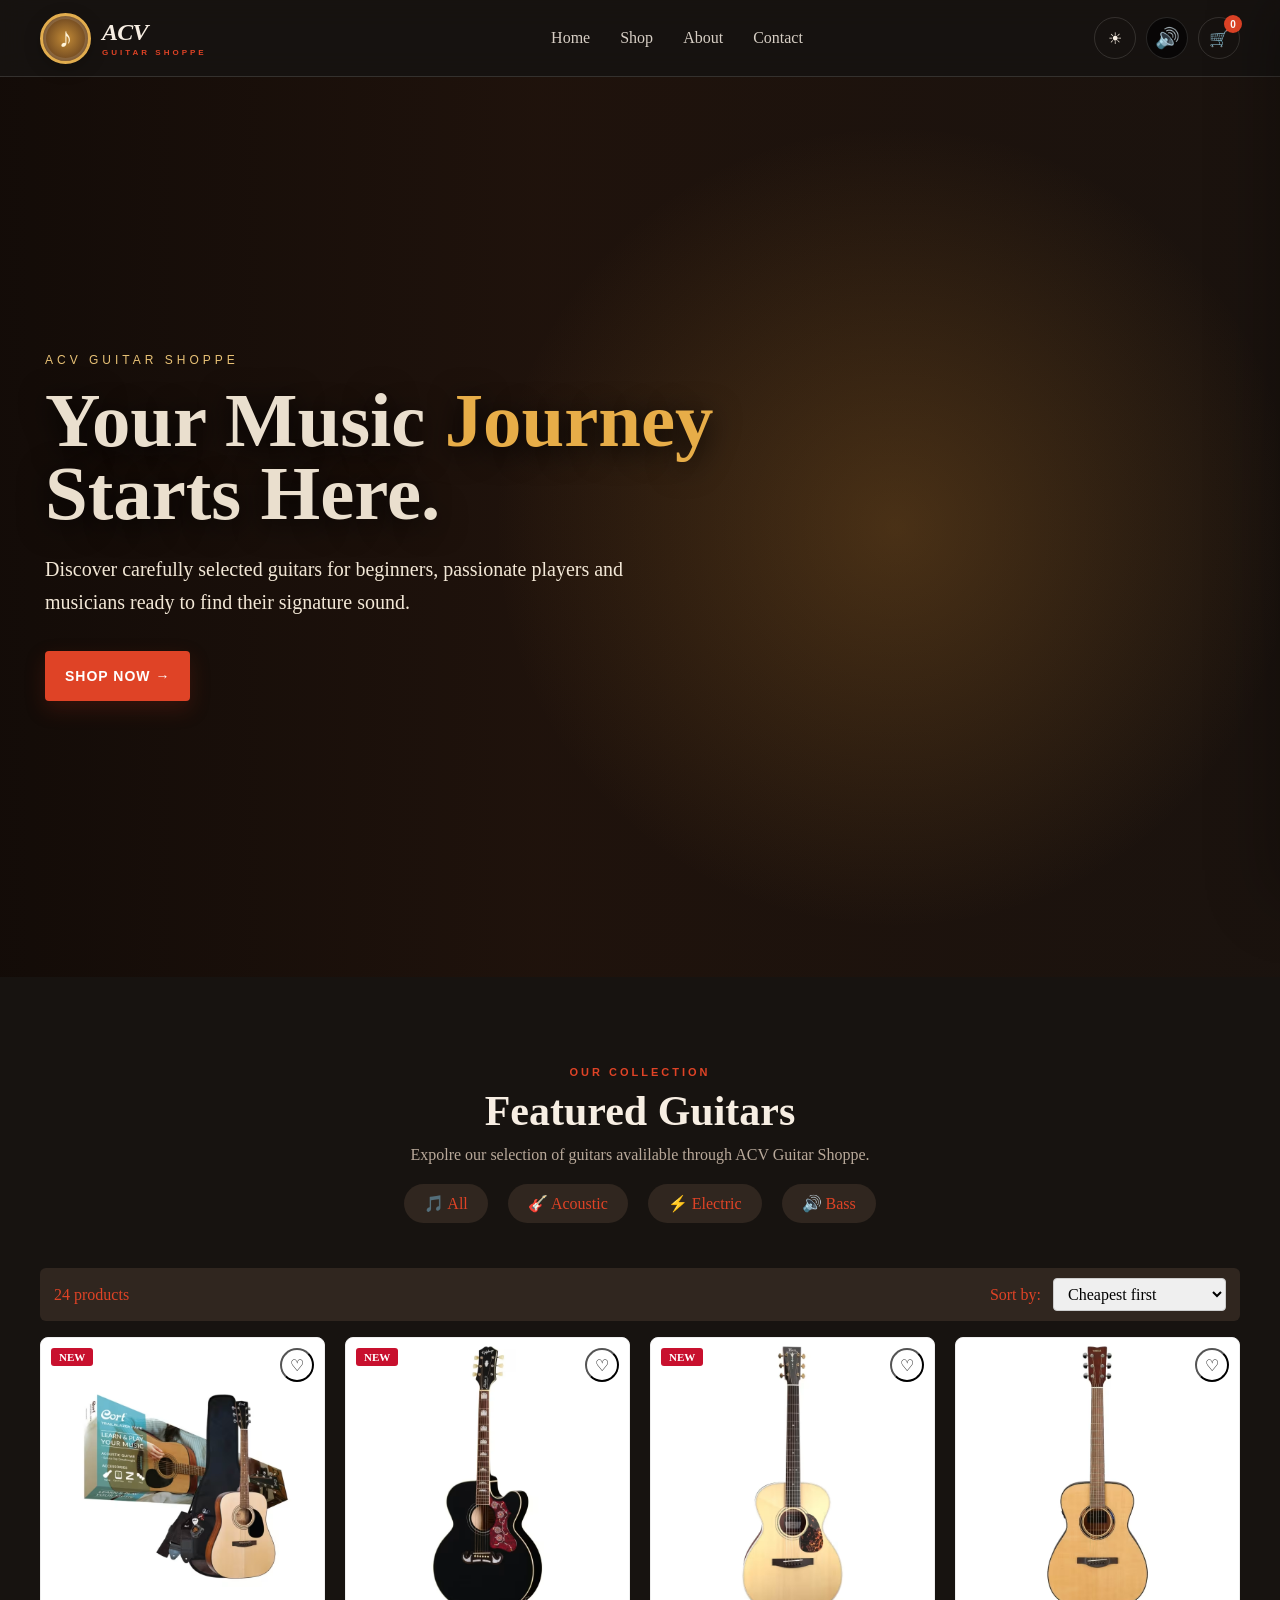
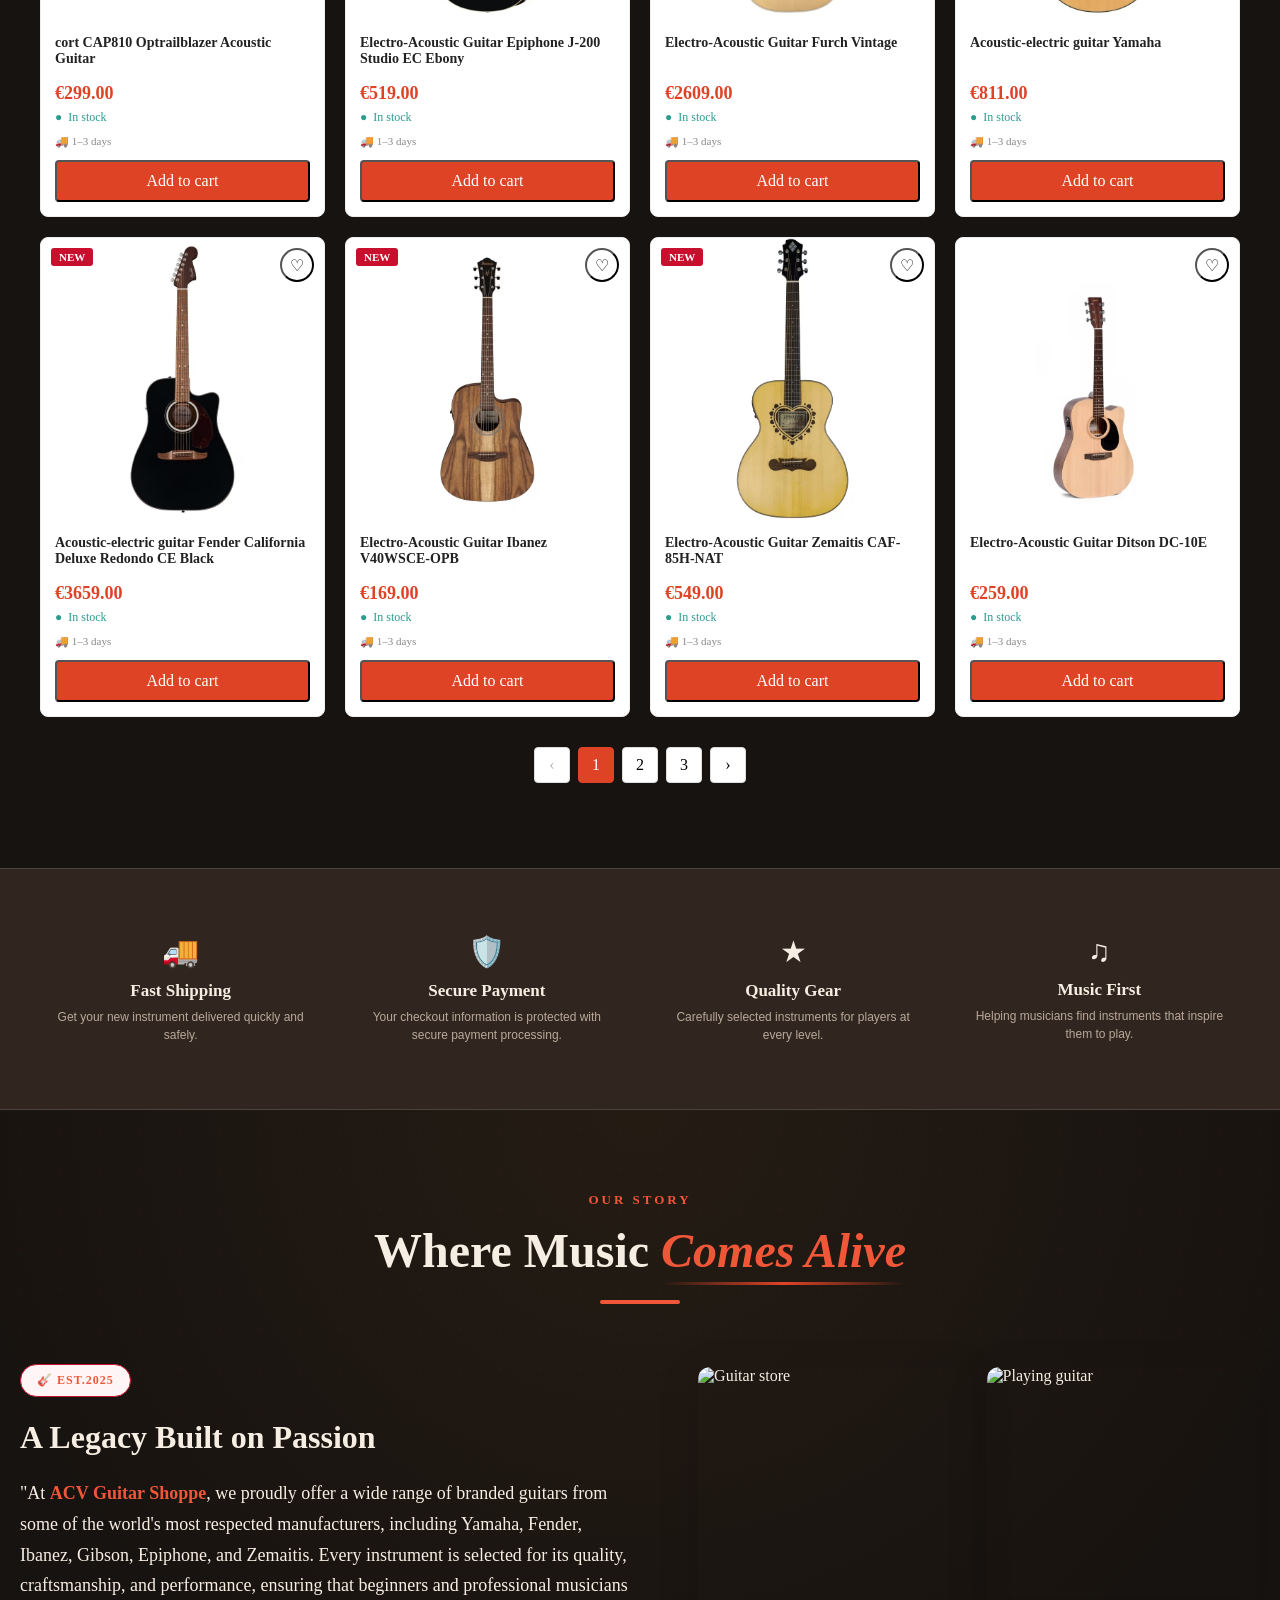
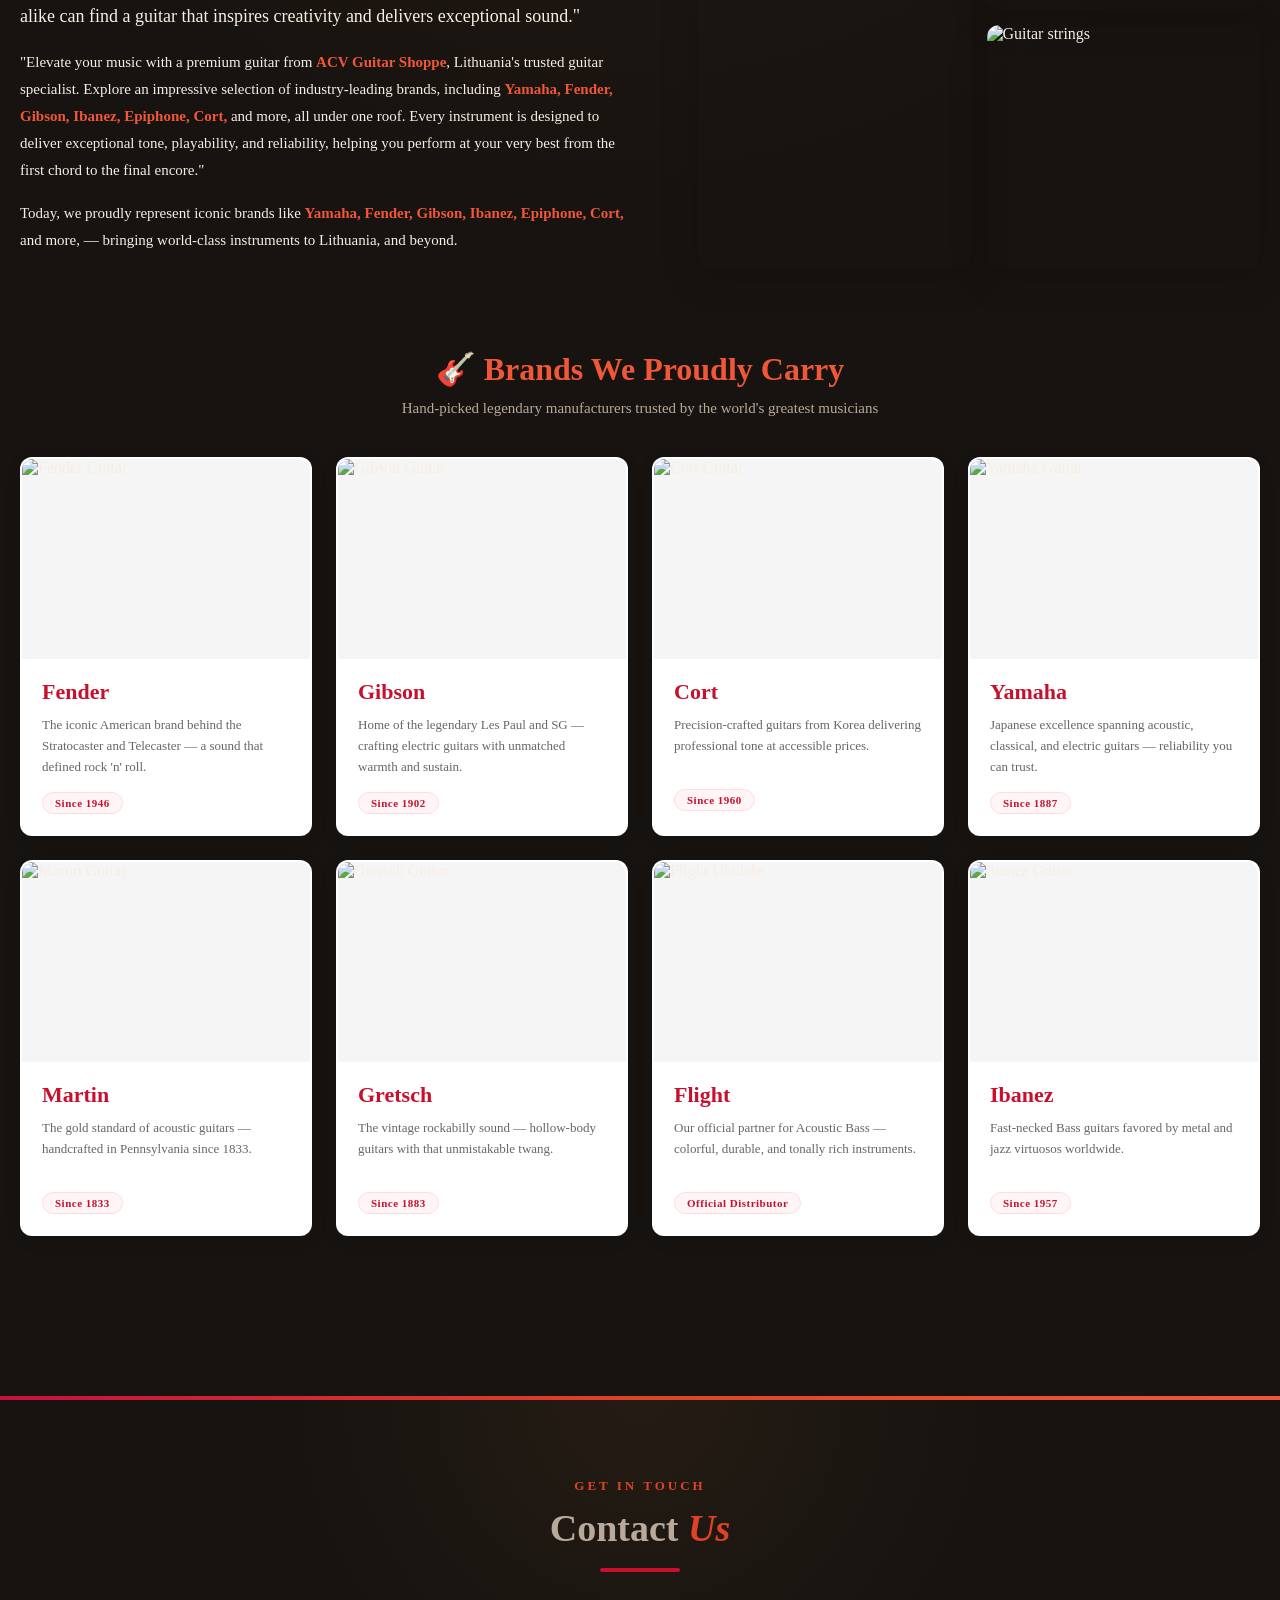
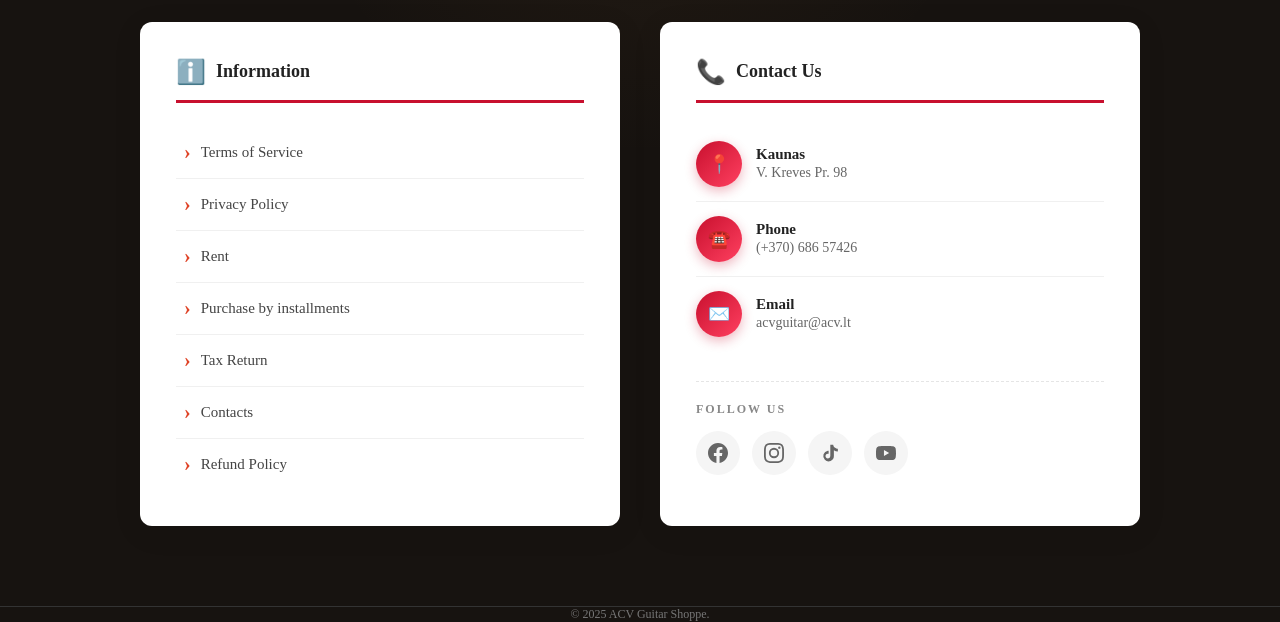
==== commit 54ebd3b8: "Add files via upload" ====
--- a/index.html
+++ b/index.html
@@ -74,9 +74,10 @@
             <p>Expolre our selection of guitars avalilable
               through ACV Guitar Shoppe.</p>
               <ul class="guitar-types">
-                <li>Acoustic</li>
-                <li>Bass</li>
-                <li>Electric</li>
+                <li class="gt-btn active" data-type="all">🎵 All</li>
+                <li class="gt-btn" data-type="Acoustic">🎸 Acoustic</li>
+                <li class="gt-btn" data-type="Electric">⚡ Electric</li>
+                <li class="gt-btn" data-type="Bass">🔊 Bass</li>
               </ul>
           </div>
            
@@ -188,8 +189,8 @@
 
         <!-- Fender -->
         <div class="brand-card">
-          <div class="brand-img">
-            <img src="https://i.pinimg.com/1200x/80/59/ab/8059ab309942ec33e8bed203d662deb2.jpg" alt="Fender Guitar">
+          <div class="brand-img"><a href="https://eu.fender.com/pages/why-buy-fender" target="_blank">
+            <img src="https://i.pinimg.com/1200x/80/59/ab/8059ab309942ec33e8bed203d662deb2.jpg" alt="Fender Guitar"></a>
           </div>
           <div class="brand-info">
             <h4>Fender</h4>
@@ -200,8 +201,8 @@
 
         <!-- Gibson -->
         <div class="brand-card">
-          <div class="brand-img">
-            <img src="https://i.pinimg.com/736x/22/ef/bb/22efbb4dcc22dffddef93f77bea77e40.jpg" alt="Gibson Guitar">
+          <div class="brand-img"><a href="https://www.gibson.com/en-eu/collections/shop-all-gibson-electric-guitars" target="_blank">
+            <img src="https://i.pinimg.com/736x/22/ef/bb/22efbb4dcc22dffddef93f77bea77e40.jpg" alt="Gibson Guitar"></a>
           </div>
           <div class="brand-info">
             <h4>Gibson</h4>
@@ -212,8 +213,8 @@
 
         <!-- Cort -->
         <div class="brand-card">
-          <div class="brand-img">
-            <img src="https://images.unsplash.com/photo-1525201548942-d8732f6617a0?w=500" alt="Cort Guitar">
+          <div class="brand-img"><a href="https://www.cortguitars.com/electric-guitars/" target="_blank">
+            <img src="https://images.unsplash.com/photo-1525201548942-d8732f6617a0?w=500" alt="Cort Guitar"></a>
           </div>
           <div class="brand-info">
             <h4>Cort</h4>
@@ -224,8 +225,8 @@
 
         <!-- Yamaha -->
         <div class="brand-card">
-          <div class="brand-img">
-            <img src="https://images.unsplash.com/photo-1588449668365-d15e397f6787?w=500" alt="Yamaha Guitar">
+          <div class="brand-img"><a href="https://europe.yamaha.com/en/musical-instruments/guitars-basses-amps/" target="_blank">
+            <img src="https://images.unsplash.com/photo-1588449668365-d15e397f6787?w=500" alt="Yamaha Guitar"></a>
           </div>
           <div class="brand-info">
             <h4>Yamaha</h4>
@@ -236,8 +237,8 @@
 
         <!-- Martin -->
         <div class="brand-card">
-          <div class="brand-img">
-            <img src="https://i.pinimg.com/736x/68/7d/55/687d55a810169c60295931a7e3025e6e.jpg" alt="Martin Guitar">
+          <div class="brand-img"><a href="https://www.martinguitar.com/?srsltid=AYCX9vKpEjOu6KG01XZKk2zYA3sjQxd2jlNwj_pIgv3T_6DbHQ9vPyqF" target="_blank">
+            <img src="https://i.pinimg.com/736x/68/7d/55/687d55a810169c60295931a7e3025e6e.jpg" alt="Martin Guitar"></a>
           </div>
           <div class="brand-info">
             <h4>Martin</h4>
@@ -248,8 +249,8 @@
 
         <!-- Gretsch -->
         <div class="brand-card">
-          <div class="brand-img">
-            <img src="https://i.pinimg.com/736x/6a/92/7c/6a927cf7e523fb74c1351dfda114e2f6.jpg" alt="Gretsch Guitar">
+          <div class="brand-img"><a href="https://www.gretschguitars.com/gear/build/acoustic?sort=new" target="_blank">
+            <img src="https://i.pinimg.com/736x/6a/92/7c/6a927cf7e523fb74c1351dfda114e2f6.jpg" alt="Gretsch Guitar"></a>
           </div>
           <div class="brand-info">
             <h4>Gretsch</h4>
@@ -260,8 +261,8 @@
 
         <!-- Flight bass -->
         <div class="brand-card">
-          <div class="brand-img">
-            <img src="https://i.pinimg.com/736x/0b/0e/53/0b0e5395326d28abe50cfd42e959f9ac.jpg" alt="Flight Ukulele">
+          <div class="brand-img"><a href="https://flightmusic.com/product-category/by-categories/electro-acoustic/" target="_blank">
+            <img src="https://i.pinimg.com/736x/0b/0e/53/0b0e5395326d28abe50cfd42e959f9ac.jpg" alt="Flight Ukulele"></a>
           </div>
           <div class="brand-info">
             <h4>Flight</h4>
@@ -272,8 +273,8 @@
 
         <!-- Ibanez -->
         <div class="brand-card">
-          <div class="brand-img">
-            <img src="https://i.pinimg.com/736x/12/fa/71/12fa71dec7cbac60628189436a0d5a6d.jpg" alt="Ibanez Guitar">
+          <div class="brand-img"><a href="https://www.ibanez.com/eu/products/category/electric_guitars/" target="_blank">
+            <img src="https://i.pinimg.com/736x/12/fa/71/12fa71dec7cbac60628189436a0d5a6d.jpg" alt="Ibanez Guitar"></a>
           </div>
           <div class="brand-info">
             <h4>Ibanez</h4>
